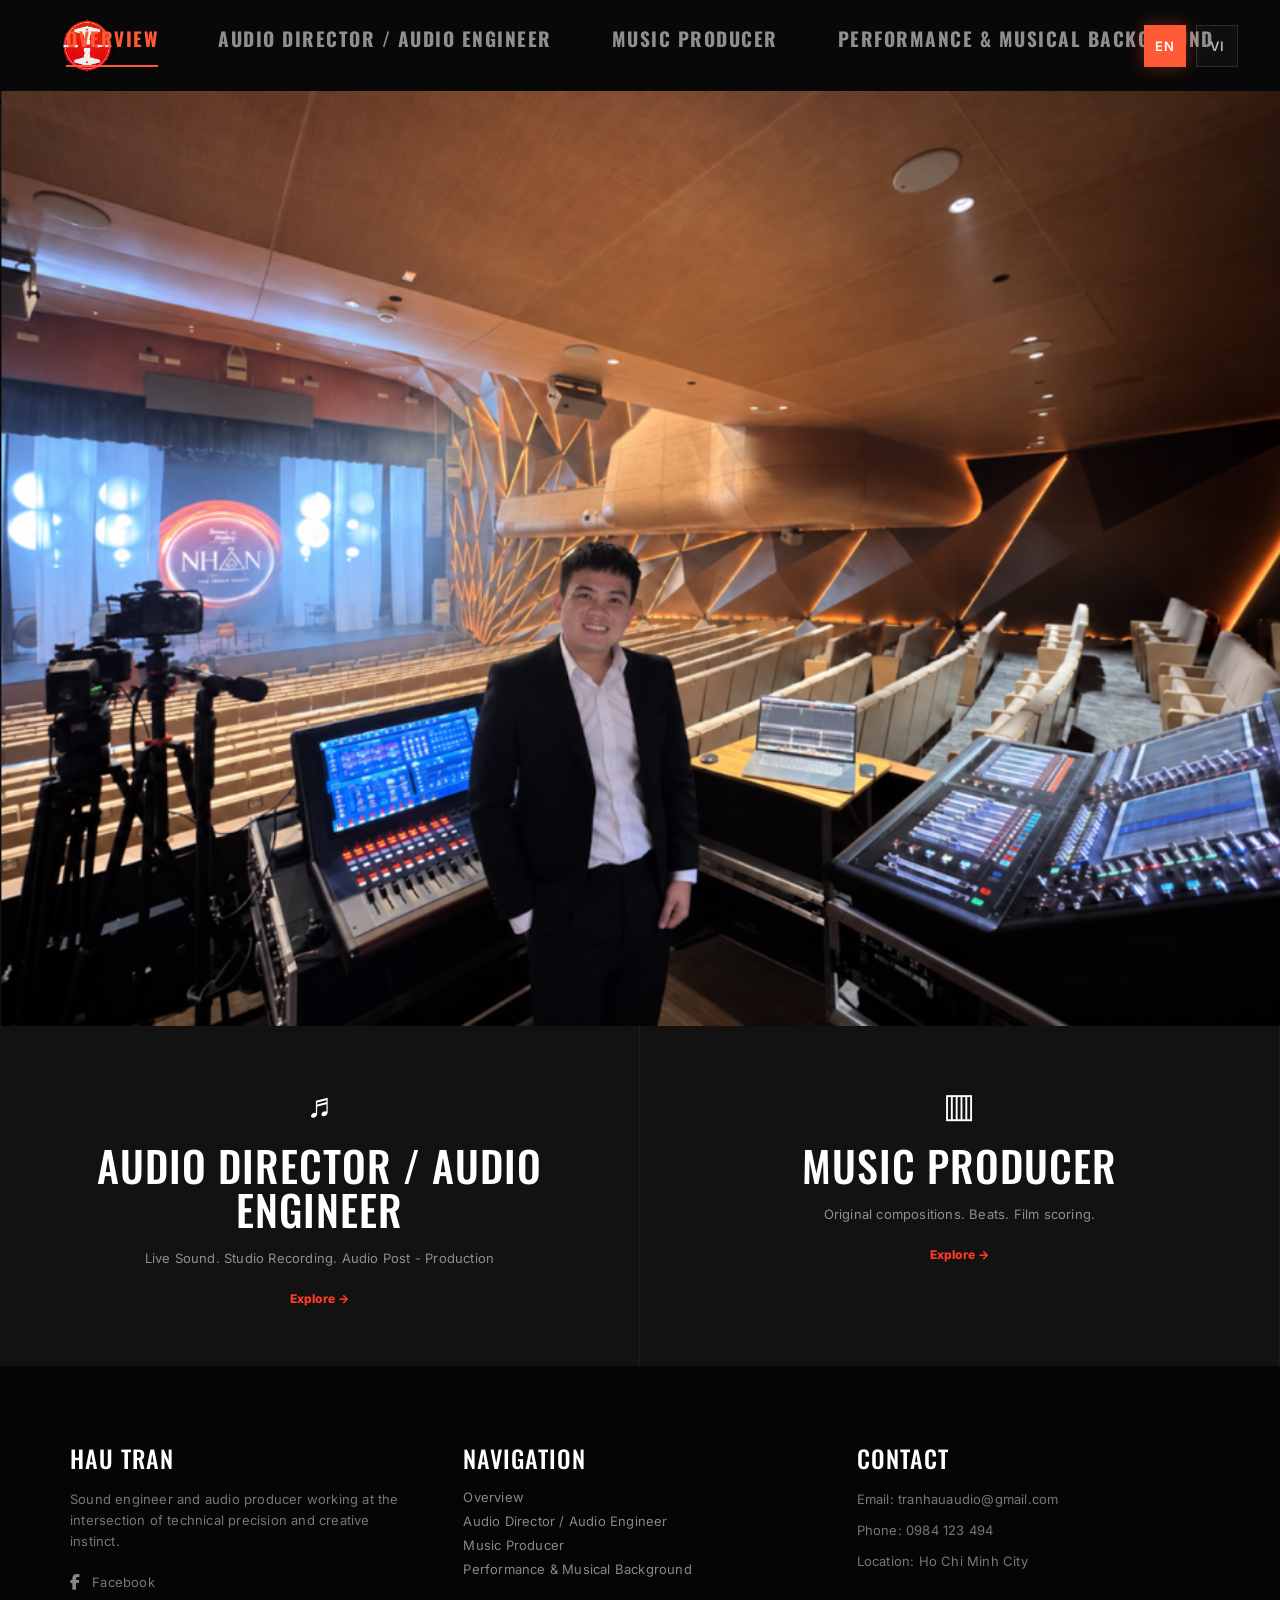
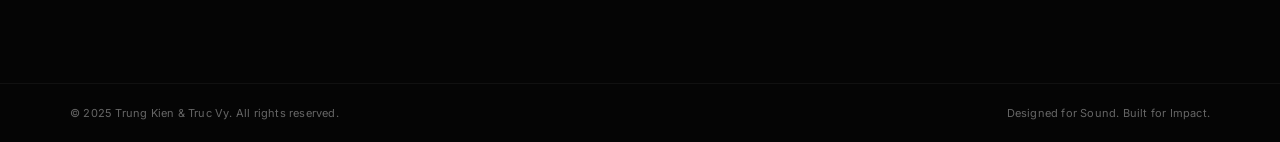
==== index.html @ 01316b3b "first commit" ====
<!DOCTYPE html>
<html lang="vi">
<head>
  <meta charset="UTF-8" />
  <meta name="viewport" content="width=device-width, initial-scale=1.0" />
  <title>Hau Tran Portfolio</title>
  <link rel="stylesheet" href="style.css" />
  <link rel="stylesheet" href="https://cdnjs.cloudflare.com/ajax/libs/font-awesome/6.5.0/css/all.min.css">
  <link href="https://fonts.googleapis.com/css2?family=Bebas+Neue&family=Montserrat:wght@400;500;600;700&display=swap" rel="stylesheet">
  <link href="https://fonts.googleapis.com/css2?family=Oswald:wght@400;500;600;700&family=Inter:wght@400;500;600&display=swap" rel="stylesheet">
</head>
<body>

<header class="header">
  <a href="index.html" class="logo1">
    <img src="assets/lo.jpg" alt="Logo">
  </a>
  <nav>
    <a href="index.html" class="active" id="navOverview">Overview</a>
    <a href="sound-engineer.html" id="navSound">Audio Director / Audio Engineer</a>
    <a href="audio-producer.html" id="navProducer">Music Producer</a>
    <a href="performance.html" id="navPerformance">Performance & Musical Background</a>
  </nav>
  <div class="lang-switch">
    <button onclick="setLanguage('en')">EN</button>
    <button onclick="setLanguage('vi')">VI</button>
  </div>
</header>

<section class="hero-menu">
  <img src="assets/HAUTRAN.png" alt="Hau Tran">
</section>

<section class="choose">
  <a href="sound-engineer.html" class="choose-card" id="chooseSound">
    <div class="icon">♬</div>
    <h2 id="chooseSoundTitle">Audio Director / Audio Engineer</h2>
    <p id="chooseSoundDesc">Live events. Studio recordings. Post-production.</p>
    <span>Explore →</span>
  </a>

  <a href="audio-producer.html" class="choose-card" id="chooseProducer">
    <div class="icon">▥</div>
    <h2 id="chooseProducerTitle">Music Producer</h2>
    <p id="chooseProducerDesc">Original compositions. Beats. Film scoring.</p>
    <span>Explore →</span>
  </a>
</section>



<!-- FOOTER -->
<footer class="footer">
  <div class="footer-col">
    <h3>Hau Tran</h3>
    <p>
      Sound engineer and audio producer working at the intersection 
      of technical precision and creative instinct.
    </p>
    <div class="social">
      
      <a href="https://www.facebook.com/tran.haudrum/"><i class="fab fa-facebook-f"></i></a> <p>Facebook</p>
      
    </div>
  </div>

  <div class="footer-col">
    <h4>Navigation</h4>
    <a href="index.html">Overview</a>
    <a href="sound-engineer.html">Audio Director / Audio Engineer</a>
    <a href="audio-producer.html">Music Producer</a>
    <a href="performance.html">Performance & Musical Background</a>
  </div>

  

  <div class="footer-col">
    <h4>Contact</h4>
    <p>Email: tranhauaudio@gmail.com</p>
    <p>Phone: 0984 123 494</p>
    <p>Location: Ho Chi Minh City</p>
  </div>
</footer>

<div class="footer-bottom">
  <p>© 2025 Trung Kien & Truc Vy. All rights reserved.</p>
  <p>Designed for Sound. Built for Impact.</p>
</div>

<script src="lang.js"></script>
<script src="scripts.js"></script>
</body>
</html>
---- style.css ----
@import url('https://fonts.googleapis.com/css2?family=Oswald:wght@400;500;600;700&family=Inter:wght@300;400;500;600;700&display=swap');
@import url('https://fonts.googleapis.com/css2?family=Oswald:wght@400;500;600&family=Be+Vietnam+Pro:wght@400;500;600;700;800&display=swap');
:root{

  --title-font: 'Oswald', sans-serif;
  --body-font: 'Inter', sans-serif;

  --main-color: #ff5a36;

  --text-color: #ffffff;
  --sub-color: #9a9a9a;

  --bg-dark: #050505;
}
* {
  margin: 0;
  padding: 0;
  box-sizing: border-box;
}

body{
  font-family: var(--body-font);
  background: var(--bg-dark);
  color: var(--text-color);
  letter-spacing: .2px;
    overflow-x: hidden;
}

.header nav a {
  font-size: 1.2rem !important; /* Bạn có thể chỉnh lại thành 0.8rem hoặc 0.85rem tùy ý */
  letter-spacing: 0.5px;
}
/* GLOBAL TYPOGRAPHY */

h1,h2,h3,h4,h5{

  font-family: var(--title-font);

  font-weight: 600;

  letter-spacing: 1px;

  line-height: 1.05;

  text-transform: uppercase;
}

p,
span,
small,
a,
button,
input,
textarea{

  font-family: var(--body-font);
}

p{
  line-height: 1.7;
}

#soundTitle{

  font-size: 73px;
  position: relative;

  z-index: 5;

  color: #fff;

  text-shadow:
    0 4px 24px rgba(0,0,0,.7);
}

#producerTitle{

  font-size: 73px;
  position: relative;

  z-index: 5;

  color: #fff;

  text-shadow:
    0 4px 24px rgba(0,0,0,.7);
}

nav a{
  font-family: var(--body-font);
  font-size: 15px;
  font-weight: 600;
  letter-spacing: .5px;
}

.what-card h3,
.production-item p,
.sound-overlay p,
.show-row span{
  font-family: var(--body-font);
  font-weight: 700;
}

p,
small,
span{
  font-family: var(--body-font);
}

.what-card p,
.sound-overlay span,
.show-row small{
  color: var(--sub-color);
  line-height: 1.7;
}

.book-btn,
.show-toggle,
.btn-white{
  font-family: var(--body-font);
  font-weight: 700;
  letter-spacing: .6px;
  text-transform: uppercase;
}

.show-row{
  background: linear-gradient(
    135deg,
    rgba(20,20,20,.95),
    rgba(10,10,10,.95)
  );

  border: 1px solid rgba(255,255,255,.05);
}


a {
  color: inherit;
  text-decoration: none;
}

.header{
  position: fixed;
  left: 0;
  top: 0;
  width: 100%;
  padding: 24px 0;
  display: flex;
  justify-content: center;
  align-items: center;
  background: rgba(0,0,0,.88);
  backdrop-filter: blur(14px);
  z-index: 999;
}

.header nav{
  display: flex;
  gap: 60px;
}
.header nav a{
  position: relative;

  font-family: 'Oswald', sans-serif;
  font-size: 22px;
  font-weight: 700;

  letter-spacing: 1.5px;
  text-transform: uppercase;

  color: rgba(255,255,255,.55);
  padding-bottom: 14px;

  transition: .3s ease;
}
.header nav a:hover{
  color: #ff5a36;
}

.header nav a.active{
  color: #ff5a36;
}

/* underline */
.header nav a::after{
  content: "";
  position: absolute;
  left: 50%;
  bottom: 0;

  width: 0;
  height: 2px;

  background: #ff5a36;
  transform: translateX(-50%);
  transition: .3s ease;
}

.header nav a:hover{
  color: white;

  transform: translateY(-2px);
}

.header nav a:hover::after{
  width: 100%;
}

.header nav a.active{
  color: #ff5a36;
}

.header nav a.active::after{
  width: 100%;
}

.logo1{
  position: absolute;
  left: 60px;
  display: flex;
  align-items: center;
}

.logo1 img{
  height: 60px;
  width: 60px;
  object-fit: cover;
  border-radius: 50%;
  opacity: .95;
  transition: .35s ease;
}


nav {
  display: flex;
  gap: 34px;
}

nav a {
  position: relative;
  font-size: 18px;
  letter-spacing: 1.5px;
  color: #aaa;
  padding-bottom: 4px;
}


nav a::after {
  content: "";
  position: absolute;
  left: 0;
  bottom: 0;
  width: 0%;
  height: 2px;
  background: #ff3b24;
  transition: 0.3s;
}

/* hover */
nav a:hover {
  color: #ff3b24;
}

nav a:hover::after {
  width: 100%;
}

.hero-menu{
  width: 100%;
  height: auto;

  margin-top: 58px;

  background: #000;

  overflow: hidden;
}

.hero-menu img{
  width: 100%;
  height: auto;

  display: block;
}

.profile-summary {
  background: #050505;
  padding: 34px 20px 60px;
}

.profile-summary__inner {
  max-width: 1200px;
  margin: 0 auto;
}

.profile-list {
  list-style: none;
  display: flex;
  flex-direction: column;
  gap: 8px;
  padding-left: 12px;
}

.profile-list li {
  position: relative;
  padding-left: 28px;
  color: #f5f5f5;
  font-size: clamp(18px, 2vw, 32px);
  line-height: 1.4;
  font-weight: 500;
  letter-spacing: -0.02em;
}

.profile-list .bullet {
  position: absolute;
  left: 0;
  top: 0.52em;
  width: 12px;
  height: 2px;
  background: rgba(255,255,255,0.9);
  display: block;
  border-radius: 3px;
}

.profile-list .label {
  font-weight: 600;
}

.profile-list .value {
  color: #f5f5f5;
}

.profile-list .accent {
  color: #f0c36a;
  font-weight: 700;
}

.profile-list a {
  color: #f0c36a;
  text-decoration: none;
}

@media (max-width: 700px) {
  .profile-summary {
    padding-top: 20px;
    padding-bottom: 32px;
  }

  .profile-list li {
    font-size: 20px;
    letter-spacing: -0.01em;
  }
}

.big-logo {
  position: absolute;
  left: 120px;
  top: 75px;
  width: 470px;
  height: 470px;
  border-radius: 50%;
  background: rgba(120, 30, 15, 0.55);
  border: 5px solid rgba(255, 70, 40, 0.25);
  color: rgba(255, 255, 255, 0.32);
  font-size: 360px;
  font-weight: 900;
  display: flex;
  align-items: center;
  justify-content: center;
  line-height: 1;
}

.hero-text {
  position: relative;
  z-index: 3;
  margin-top: 40px;
}

.hero-text h1 {
  font-size: 145px;
  line-height: 0.85;
  font-weight: 1000;
  letter-spacing: -8px;
}

.roles {
  margin-top: 18px;
  display: flex;
  gap: 210px;
  color: #ff3b24;
  font-weight: 900;
  font-size: 22px;
}

.hero-img {
  position: absolute;
  right: 120px;
  bottom: 0;
  z-index: 4;
  width: 410px;
  height: 560px;
  object-fit: cover;
  object-position: center top;
  filter: contrast(1.08);
}

.choose {
  
  display: grid;
  grid-template-columns: repeat(2, 1fr);
  min-height: 240px;
  background: #111;
}

.choose-card {
  padding: 58px 40px;
  text-align: center;
  background: #121212;
  border-right: 1px solid #1d1d1d;
  transition: 0.3s;
}


.choose-card:hover {
  background: #1b1b1b;
  transform: translateY(-4px);
}

.icon {
  font-size: 34px;
  margin-bottom: 18px;
}

.choose-card h2{

  font-size: 42px;

  font-family: var(--title-font);

  font-weight: 500;

  letter-spacing: 1px;

  text-transform: uppercase;

  margin-bottom: 16px;
}

.choose-card p {
  color: #8f8f8f;
  font-size: 13px;
  margin-bottom: 18px;
}

.choose-card span {
  color: #ff3b24;
  font-size: 12px;
  font-weight: 800;
}

@media (max-width: 900px) {
  .header {
    padding: 0 24px;
  }

  nav {
    display: none;
  }



  .big-logo {
    left: 20px;
    width: 330px;
    height: 330px;
    font-size: 250px;
  }

  .hero-text h1 {
    font-size: 70px;
    letter-spacing: -4px;
  }

  .roles {
    gap: 28px;
    font-size: 13px;
  }

  .hero-img {
    right: -40px;
    width: 300px;
    height: 430px;
  }

  .choose {
    grid-template-columns: 1fr;
  }
}

/* QUOTE */
.quote{
  padding: 110px 20px;

  background:
  radial-gradient(circle at center,
  rgba(255,59,36,.06),
  transparent 60%),
  #050505;

  display: flex;
  justify-content: center;
  align-items: center;

  text-align: center;

  position: relative;

  overflow: hidden;
}

.quote-content{
  max-width: 900px;

  position: relative;

  z-index: 2;
}

.quote-mark{
  font-size: 70px;

  margin-bottom: -10px;
}

.quote-content p{

  font-size: 22px;

  line-height: 1.8;

  font-weight: 500;

  letter-spacing: .3px;

  color: rgba(255,255,255,.92);
}

.quote-content small{
  color: #8d8d8d;

  font-size: 14px;

  letter-spacing: 2px;

  text-transform: uppercase;
}

.quote::after{
  content: "";

  position: absolute;

  bottom: 0;
  left: 50%;

  transform: translateX(-50%);

  width: 200px;
  height: 2px;

  background: linear-gradient(
    to right,
    transparent,
    #ff3b24,
    transparent
  );
}

/* FOOTER */
.footer {
  display: grid;
  grid-template-columns: repeat(3, 1fr);
  gap: 40px;
  padding: 80px 70px;
  background: #050505;
  border-top: 1px solid #111;
}

.footer-col h3,
.footer-col h4{

  font-family: var(--title-font);

  font-size: 24px;

  font-weight: 500;

  letter-spacing: 1px;
  margin-bottom: 18px;
}

.footer-col p {
  color: #777;
  font-size: 13px;
  line-height: 1.6;
  margin-bottom: 10px;
}

.footer-col a {
  display: block;
  color: #888;
  font-size: 13px;
  margin-bottom: 8px;
  transition: 0.3s;
}

.footer-col a:hover {
  color: #ff3b24;
}

.social {
  margin-top: 20px;
  display: flex;
}

.social a {
  margin-right: 12px;
  font-size: 16px;
  color: #888;
}

.social a:hover {
  color: #ff3b24;
}

.footer-bottom {
  display: flex;
  justify-content: space-between;
  padding: 20px 70px;
  border-top: 1px solid #111;
  font-size: 11px;
  color: #666; 
}


.stats {
  display: grid;
  grid-template-columns: repeat(3, 1fr);
  background: #141414;
  border-top: 1px solid #1d1d1d;
  border-bottom: 1px solid #1d1d1d;
}

.stat-item {
  height: 120px;
  display: flex;
  flex-direction: column;
  align-items: center;
  justify-content: center;
  border-right: 1px solid #1f1f1f;
}

.stat-item:last-child {
  border-right: none;
}

.stat-item h3 {
  color: #ff3b24;
  font-size: 42px;
  line-height: 1;
  font-weight: 900;
  margin-bottom: 14px;
}

.stat-item p {
  color: #8d8d8d;
  font-size: 11px;
  letter-spacing: 1px;
}

.book-btn {
  background: #ff3b24;
  padding: 10px 18px;
  font-size: 15px;
  
  
}

nav a.active {
  color: #ff3b24;
}

nav a.active::after {
  width: 100%;
}

.sound-hero{
  position: relative;

  height: 420px;

  margin-top: 58px;

  overflow: hidden;

  display: flex;
  flex-direction: column;
  justify-content: center;
  align-items: center;

  background:
    radial-gradient(circle at center,
    #1a0805 0%,
    #050505 72%);
}

/* glow background */
.sound-bg{
  position: absolute;
  inset: 0;

  background:
    radial-gradient(circle at center,
    rgba(255,59,36,.12),
    transparent 60%);

  opacity: .8;
  z-index: 0;
}


.wave{
  position: absolute;

  left: 0;
  top: 50%;

  width: 100%;

  height: 180px;

  transform: translateY(-50%);

  display: flex;
  justify-content: center;
  align-items: center;
  gap: 14px;

  padding: 0 30px;

  opacity: .45;
  z-index: 1;
}

.wave span{
  flex: 1;

  max-width: 4px;

  height: 30px;

  background:
    linear-gradient(
      to top,
      transparent,
      rgba(114, 31, 22, 0.9),
      transparent
    );

  animation: soundWave 1.4s ease-in-out infinite;

  border-radius: 20px;
}
/* waveform */
.wave{
  position: absolute;

  display: flex;
  align-items: center;
  gap: 10px;

  opacity: .18;

  z-index: 1;
}
.wave span{
  flex: 1;

  max-width: 4px;

  height: 30px;

  border-radius: 20px;

background:
linear-gradient(
  to top,
  #ff3b24,
  #ff6b2c,
  #ff9a3c,
  #ffe27a
);

  box-shadow:
    0 0 8px rgba(255,90,54,.45),
    0 0 18px rgba(255,120,70,.28);

  animation: soundWave 2.4s ease-in-out infinite;

  opacity: .9;
}

/* ===== SHAPE ===== */

/* LEFT SMALL */
.wave span:nth-child(-n+8){
  height: 40px;
  opacity: .45;
}

/* LEFT MID */
.wave span:nth-child(n+9):nth-child(-n+18){
  height: 82px;
}

/* LEFT BIG */
.wave span:nth-child(n+19):nth-child(-n+28){
  height: 145px;
}

/* CENTER HUGE */
.wave span:nth-child(n+29):nth-child(-n+42){
  height: 185px;
}

/* RIGHT BIG */
.wave span:nth-child(n+43):nth-child(-n+56){
  height: 140px;
}

/* RIGHT MID */
.wave span:nth-child(n+57):nth-child(-n+72){
  height: 82px;
}

/* RIGHT SMALL */
.wave span:nth-child(n+73){
  height: 42px;
  opacity: .45;
}

/* ===== DELAY ===== */

.wave span:nth-child(odd){
  animation-delay: .15s;
}

.wave span:nth-child(even){
  animation-delay: .35s;
}

.wave span:nth-child(3n){
  animation-delay: .55s;
}

.wave span:nth-child(4n){
  animation-delay: .75s;
}

@keyframes waveMove{

  0%,
  100%{
    transform: scaleY(.55);
    opacity: .28;
  }

  50%{
    transform: scaleY(1.2);
    opacity: 1;
  }
}


.producer-hero{
  position: relative;
  height: 540px;
  margin-top: 78px;

  display: flex;
  flex-direction: column;
  justify-content: center;
  align-items: center;

  overflow: hidden;

  background:
    radial-gradient(
      circle at center,
      #160704 0%,
      #050505 72%
    );

  border-bottom: 1px solid rgba(255,255,255,.06);
}

.sound-hero p,
.producer-hero p{
  font-size: 14px;
  color: rgba(183, 181, 181, 0.68);
  letter-spacing: .5px;
  font-weight: 400;
}

/* animation */
@keyframes soundWave{

  0%,100%{
    height: 30px;
  }

  50%{
    height: 120px;
  }

}

@keyframes pulseBg{

  0%,100%{
    transform: scale(1);
    opacity: .5;
  }

  50%{
    transform: scale(1.1);
    opacity: 1;
  }

}

.what {
  padding: 80px 70px;
  background: #101010;
}

.what h2 {
  font-size: 34px;
  border-left: 2px solid #ff3b24;
  padding-left: 16px;
  margin-bottom: 36px;
}

.what-grid {
  display: grid;
  grid-template-columns: repeat(3, 1fr);
  gap: 18px;
}

.what-card {
  background: #151515;
  padding: 34px;
  min-height: 170px;
}

.what-card span {
  color: #555;
  font-size: 24px;
}

.what-card h3 {
  margin: 24px 0 12px;
  font-size: 18px;
}

.what-card p {
  color: #888;
  font-size: 13px;
  line-height: 1.6;
}

.process {
  padding: 90px 70px 100px;
  background: #050505;
  text-align: center;
}

.process h2 {
  font-size: 34px;
  margin-bottom: 54px;
}

.steps {
  display: grid;
  grid-template-columns: repeat(4, 1fr);
  max-width: 900px;
  margin: auto;
}

.step {
  position: relative;
  padding: 0 18px;
}

.step:not(:last-child)::after {
  content: "";
  position: absolute;
  top: 18px;
  right: -35px;
  width: 70px;
  height: 1px;
  background: #ff3b24;
}

.step strong {
  color: #ff3b24;
  font-size: 34px;
  font-weight: 900;
}

.step h4 {
  margin: 12px 0 8px;
}

.step p {
  color: #777;
  font-size: 12px;
  line-height: 1.5;
}

.nav-right {
  position: absolute;
  top: 20px;
  right: 30px;
}

/* SOUND WORK */
.sound-work {
  padding: 80px 70px;
  background: #0a0a0a;
}

.sound-work h2 {
  font-size: 32px;
  border-left: 2px solid #ff3b24;
  padding-left: 14px;
  margin-bottom: 40px;
}

.sound-work-grid {
  display: grid;
  grid-template-columns: repeat(2, 1fr);
  gap: 20px;
}

.sound-work-item {
  height: 200px;
  padding: 22px;
  background: linear-gradient(135deg, #1a0a07, #000);
  display: flex;
  justify-content: space-between;
  align-items: flex-end;
  transition: 0.3s;

}

.sound-work-item:hover {
  transform: translateY(-6px);
  border-color: #ff3b24;
  background: linear-gradient(135deg, #2b0d08, #000);
}

.sound-work-item p {
  font-weight: 700;
}

.sound-work-item span {
  font-size: 11px;
  color: #ff3b24;
}

/* CTA */
.sound-cta {
  background: #ff3b24;
  padding: 70px 20px;
  text-align: center;
}

.sound-cta h2 {
  font-size: 36px;
  font-weight: 900;
}

.sound-cta p {
  margin: 12px 0 20px;
}

.btn-white {
  background: white;
  color: black;
  padding: 12px 22px;
  font-weight: 800;
  display: inline-block;
}

.tool-tags {
  background: #111;
  padding: 28px 70px;
  display: flex;
  
  flex-wrap: wrap;
  gap: 14px;
  border-top: 1px solid #151515;
  border-bottom: 1px solid #151515;
}

.tool-tags span {
  background: #0b0b0b;
  color: #777;
  font-size: 11px;
  letter-spacing: 1px;
  padding: 10px 18px;
  border: 1px solid #1d1d1d;
  cursor: pointer;
}

.tool-tags span:hover {
  color: #ff3b24;
  border-color: #ff3b24;
}

/* vòng tròn lớn hơn + tối hơn */

.rings{
  position: absolute;
  top: 50%;
  left: 50%;

  width: 480px;
  height: 480px;

  transform: translate(-50%, -50%);

  border-radius: 50%;
  border: 2px solid rgba(255,59,36,.28);

  z-index: 1;

  opacity: .65;
}

.rings::before,
.rings::after{
  content: "";

  position: absolute;

  border-radius: 50%;
}

/* vòng giữa */

.rings::before{
  inset: 55px;

  border: 2px solid rgba(255,59,36,.35);

  animation:
    spinMiddle 12s linear infinite reverse;

  opacity: .7;
}

/* vòng trong */

.rings::after{
  inset: 110px;

  border: 2px solid rgba(255,59,36,.48);

  animation:
    pulseInner 3s ease-in-out infinite;
}


@keyframes spinOuter{

  from{
    transform: rotate(0deg);
  }

  to{
    transform: rotate(360deg);
  }

}

@keyframes spinMiddle{

  from{
    transform: rotate(360deg);
  }

  to{
    transform: rotate(0deg);
  }

}

@keyframes pulseInner{

  0%{
    transform: scale(.95);
    opacity: .4;
  }

  50%{
    transform: scale(1.08);
    opacity: 1;
  }

  100%{
    transform: scale(.95);
    opacity: .4;
  }

}

.genre-row{
  width: 100%;
  overflow: hidden;
  background:
    linear-gradient(
      90deg,
      #4a180c 0%,
      #6b2412 50%,
      #4a180c 100%
    );

  padding: 18px 0;

  border-top: 1px solid rgba(255,255,255,.06);
  border-bottom: 1px solid rgba(255,255,255,.06);

  box-shadow:
    inset 0 0 40px rgba(0,0,0,.25);
}

.genre-track{
  display: flex;
  align-items: center;
  gap: 42px;

  width: max-content;

  padding-left: 100%;

  animation: genreMove 22s linear infinite;
}

.genre-track span{
  color: rgba(255, 255, 255);

  font-size: 13px;
  font-weight: 700;

  letter-spacing: 2px;
  text-transform: uppercase;

  white-space: nowrap;

  position: relative;
}

.genre-track span::after{
  content: "";

  width: 5px;
  height: 5px;

  border-radius: 50%;

  background: #ff5a36;

  position: absolute;

  right: -24px;
  top: 50%;

  transform: translateY(-50%);
}

@keyframes genreMove{

  from{
    transform: translateX(0);
  }

  to{
    transform: translateX(-100%);
  }

}

.create {
  padding: 70px 70px 90px;
  background: #101010;
}

.create h2,
.productions h2 {
  font-size: 28px;
  border-left: 2px solid #ff3b24;
  padding-left: 14px;
  margin-bottom: 34px;
}

.create-grid {
  display: grid;
  grid-template-columns: repeat(3, 1fr);
  gap: 18px;
}

.create-card {
  background: #151515;
  padding: 34px;
  min-height: 160px;
}

.create-card span {
  color: #555;
  font-size: 22px;
}

.create-card h3 {
  margin: 22px 0 12px;
  font-size: 17px;
}

.create-card p {
  color: #888;
  line-height: 1.6;
  font-size: 13px;
}


.productions {
  padding: 0px 70px;
  background: #101010;
}

.production-grid {
  display: grid;
  grid-template-columns: repeat(2, 1fr);
  gap: 22px;
}

.production-item {
  height: 530px;
  background-size: cover;
  background-position: center;
  position: relative;
  overflow: hidden;
  transition: .4s;
}

.production-item::before {
  content: "";
  position: absolute;
  inset: 0;
  background: linear-gradient(to top, rgba(0,0,0,.88), transparent);
}

.production-item:hover {
  transform: translateY(-6px);
}

.production-overlay {
  position: absolute;
  bottom: 0;
  left: 0;
  z-index: 2;
  padding: 24px;
}

.production-overlay p {
  font-size: 24px;
  font-weight: 800;
  margin-bottom: 8px;
}

.production-overlay span {
  color: #ff3b24;
  font-size: 12px;
}
.production-item p {
  font-weight: 800;
  font-size: 13px;
}

.production-item span {
  color: #ff3b24;
  font-size: 10px;
}

.producer-contact {
  padding: 70px;
  background: #101010;
  display: grid;
  grid-template-columns: 1fr 1fr;
  align-items: center;
}

.producer-contact h2 {
  font-size: 42px;
}

.producer-contact p {
  color: #888;
  font-size: 13px;
  margin-bottom: 18px;
}

.producer-btn {
  background: #ff3b24;
  padding: 11px 20px;
  font-size: 12px;
  font-weight: 800;
  margin-right: 10px;
}

.producer-outline {
  border: 1px solid #333;
  padding: 10px 18px;
  color: #aaa;
  font-size: 12px;
}

.sound-work-item {
  height: 260px;
  background-size: cover;
  background-position: center;
  position: relative;
  overflow: hidden;
}

.sound-work-item::before {
  content: "";
  position: absolute;
  inset: 0;
  background: linear-gradient(to top, rgba(0,0,0,.88), transparent);
}

.sound-overlay {
  position: absolute;
  bottom: 0;
  left: 0;
  padding: 22px;
  z-index: 2;
}

.sound-overlay p {
  font-size: 22px;
  font-weight: 900;
}

.sound-overlay span {
  color: #ff3b24;
  font-size: 12px;
}

.other-shows {
  margin-top: 90px;
}

.other-shows h3{
  font-family: var(--title-font);
  font-size: 54px;
  letter-spacing: 1px;

  margin-bottom: 34px;

  position: relative;
  display: inline-block;
}

.other-shows h3::after{
  content: "";

  position: absolute;
  left: 0;
  bottom: -10px;

  width: 70px;
  height: 3px;

  background: #ff3b24;
}

.show-list {
  display: grid;
  grid-template-columns: repeat(3, 1fr);
  gap: 22px;
}

.show-row{
  position: relative;

  background: #0d0d0d;

  border: 1px solid rgba(255,255,255,.06);

  padding: 24px;

  min-height: 120px;

  cursor: pointer;

  transition: .3s ease;
}

.show-row::before{
  content: "";

  position: absolute;

  left: 0;
  top: 0;

  width: 3px;
  height: 0;

  background: #ff3b24;

  transition: .3s;
}

.show-row:hover::before{
  height: 100%;
}

.show-row:hover{
  transform: translateY(-4px);

  border-color: rgba(255,59,36,.25);

  background: #121212;
}

.show-row:hover::before{
  opacity: 1;
}


.show-row span{

  font-size: 17px;

  line-height: 1.35;

  font-weight: 600;

  letter-spacing: .3px;
}

.show-row small{
  color: #ff3b24;

  font-size: 11px;

  letter-spacing: 1.5px;

  text-transform: uppercase;

  font-weight: 700;
}

.showcase-slider {
  position: relative;
  overflow: hidden;
}

.showcase-slider img{
  position: absolute;
  inset: 0;

  width: 100%;
  height: 100%;

  object-fit: cover;

  opacity: 0;

  visibility: hidden;

  transition: opacity .8s ease;
}

.showcase-slider img.active{
  opacity: 1;

  visibility: visible;
}

.other-shows {
  margin-top: 55px;
 
}

.other-shows h3 {
  font-size: 34px;
  margin-bottom: 28px;
}

.show-list {
  display: grid;
  grid-template-columns: repeat(3, 1fr);
  gap: 14px;
}

.show-row {
  background: #111;
  border: 1px solid #1d1d1d;
  padding: 18px 20px;
  display: flex;
  flex-direction: column;
  gap: 8px;
}

.show-row:nth-child(n + 7) {
  display: none;
}

.show-list.show-all .show-row {
  display: flex;
}

.show-toggle{
  margin-top: 36px;

  background: transparent;

  border: 1px solid #ff3b24;

  color: #ff3b24;

  padding: 15px 34px;

  font-weight: 800;

  letter-spacing: 1px;

  cursor: pointer;

  transition: .3s;
}

.show-toggle:hover{
  background: #ff3b24;
  color: white;
}

.show-row{
  animation: fadeUp .7s ease;
}

@keyframes fadeUp{

  from{
    opacity: 0;
    transform: translateY(30px);
  }

  to{
    opacity: 1;
    transform: translateY(0);
  }

}

.lightbox {
  position: fixed;
  inset: 0;
  background: rgba(0,0,0,.95);

  display: none;
  justify-content: center;
  align-items: center;

  z-index: 9999;
}

.lightbox.active {
  display: flex;
}

.lightbox img {
  max-width: 85%;
  max-height: 85%;
  object-fit: contain;
}

.close-btn {
  position: absolute;
  top: 30px;
  right: 40px;

  color: white;
  font-size: 42px;
  cursor: pointer;
}

.nav-btn {
  position: absolute;
  top: 50%;
  transform: translateY(-50%);

  width: 60px;
  height: 60px;

  border: none;
  background: rgba(255,255,255,.1);

  color: white;
  font-size: 22px;
  cursor: pointer;

  transition: .3s;
}

.nav-btn:hover {
  background: #ff3b24;
}

.prev-btn {
  left: 30px;
}

.next-btn {
  right: 30px;
}

.contact-hero {
  height: 360px;
  margin-top: 58px;
  background: radial-gradient(circle at center, #25100b, #050505 65%);
  display: flex;
  flex-direction: column;
  justify-content: center;
  align-items: center;
  border-bottom: 1px solid #121212;
  text-align: center;
}

.contact-hero h1 {
  font-family: var(--title-font, 'Bebas Neue', sans-serif);
  font-size: 96px;
  letter-spacing: 2px;
}

.contact-hero h1::after {
  content: "";
  display: block;
  width: 70px;
  height: 2px;
  background: #ff3b24;
  margin: 14px auto;
}

.contact-hero p {
  color: #999;
}

.contact-section {
  padding: 90px 70px;
  background: #0a0a0a;
  display: grid;
  grid-template-columns: 0.9fr 1.1fr;
  gap: 60px;
}

.label {
  color: #ff3b24;
  font-size: 12px;
  font-weight: 800;
  letter-spacing: 2px;
}

.contact-info h2 {
  font-family: var(--title-font, 'Bebas Neue', sans-serif);
  font-size: 64px;
  line-height: 0.95;
  margin: 18px 0 20px;
}

.contact-info > p {
  color: #888;
  line-height: 1.8;
  max-width: 480px;
  margin-bottom: 36px;
}

.contact-box {
  display: flex;
  gap: 18px;
  align-items: center;
  padding: 18px 0;
  border-bottom: 1px solid #1d1d1d;
}

.contact-box i {
  color: #ff3b24;
  font-size: 20px;
  width: 24px;
}

.contact-box h4 {
  margin-bottom: 4px;
}

.contact-box p {
  color: #888;
  font-size: 14px;
}

.contact-form {
  background: #111;
  border: 1px solid #1d1d1d;
  padding: 36px;
}

.form-row {
  display: grid;
  grid-template-columns: 1fr 1fr;
  gap: 18px;
}

.contact-form input,
.contact-form select,
.contact-form textarea {
  width: 100%;
  background: #080808;
  border: 1px solid #222;
  color: white;
  padding: 16px;
  margin-bottom: 18px;
  outline: none;
  font-family: var(--body-font, Arial, sans-serif);
}

.contact-form input:focus,
.contact-form select:focus,
.contact-form textarea:focus {
  border-color: #ff3b24;
}

.contact-form textarea {
  resize: none;
}

.contact-form button {
  width: 100%;
  background: #ff3b24;
  color: white;
  border: none;
  padding: 16px;
  font-weight: 800;
  cursor: pointer;
  text-transform: uppercase;
  letter-spacing: 1px;
}

.contact-form button:hover {
  background: #ff553d;
}

@media (max-width: 900px) {
  .contact-section {
    grid-template-columns: 1fr;
    padding: 70px 24px;
  }

  .form-row {
    grid-template-columns: 1fr;
    gap: 0;
  }

  .contact-hero h1 {
    font-size: 64px;
  }
}

.sound-work-grid{
  display: grid;
  grid-template-columns: repeat(2, 1fr);
  gap: 24px;
}

.sound-work-item{
  position: relative;
  height: 340px;
  overflow: hidden;
  background: #111;
  cursor: pointer;
}

/* tất cả ảnh full card */
.showcase-slider img{
  position: absolute;
  inset: 0;

  width: 100%;
  height: 100%;

  object-fit: cover;
  object-position: center;

  opacity: 0;

  transition: opacity .8s ease;
}

/* ảnh active hiện */
.showcase-slider img.active{
  opacity: 1;
}

/* overlay */
.sound-overlay{
  position: absolute;

  left: 0;
  right: 0;
  bottom: 0;

  padding: 28px;

  z-index: 5;

  background:
  linear-gradient(
    to top,
    rgba(0,0,0,.9),
    transparent
  );
}

/* hover zoom nhẹ */
.sound-work-item img{
  transition:
  transform 1.2s ease,
  opacity .8s ease;
}

.sound-work-item:hover img.active{
  transform: scale(1.05);
}

.lang-switch{

  position: absolute;
  right: 42px;

  display: flex;
  gap: 10px;
}

.lang-switch button{

  width: 42px;
  height: 42px;

  border: 1px solid rgba(255,255,255,.12);

  background: rgba(255,255,255,.03);

  color: rgba(255,255,255,.7);

  font-family: 'Inter', sans-serif;
  font-size: 13px;
  font-weight: 600;

  letter-spacing: 1px;

  cursor: pointer;

  transition: .3s ease;
}

.lang-switch button:hover{

  border-color: #ff5a36;

  color: white;

  background: rgba(255,90,54,.12);

  transform: translateY(-2px);
}

.lang-switch button.active{

  background: #ff5a36;

  border-color: #ff5a36;

  color: white;

  box-shadow: 0 0 18px rgba(255,90,54,.35);
}
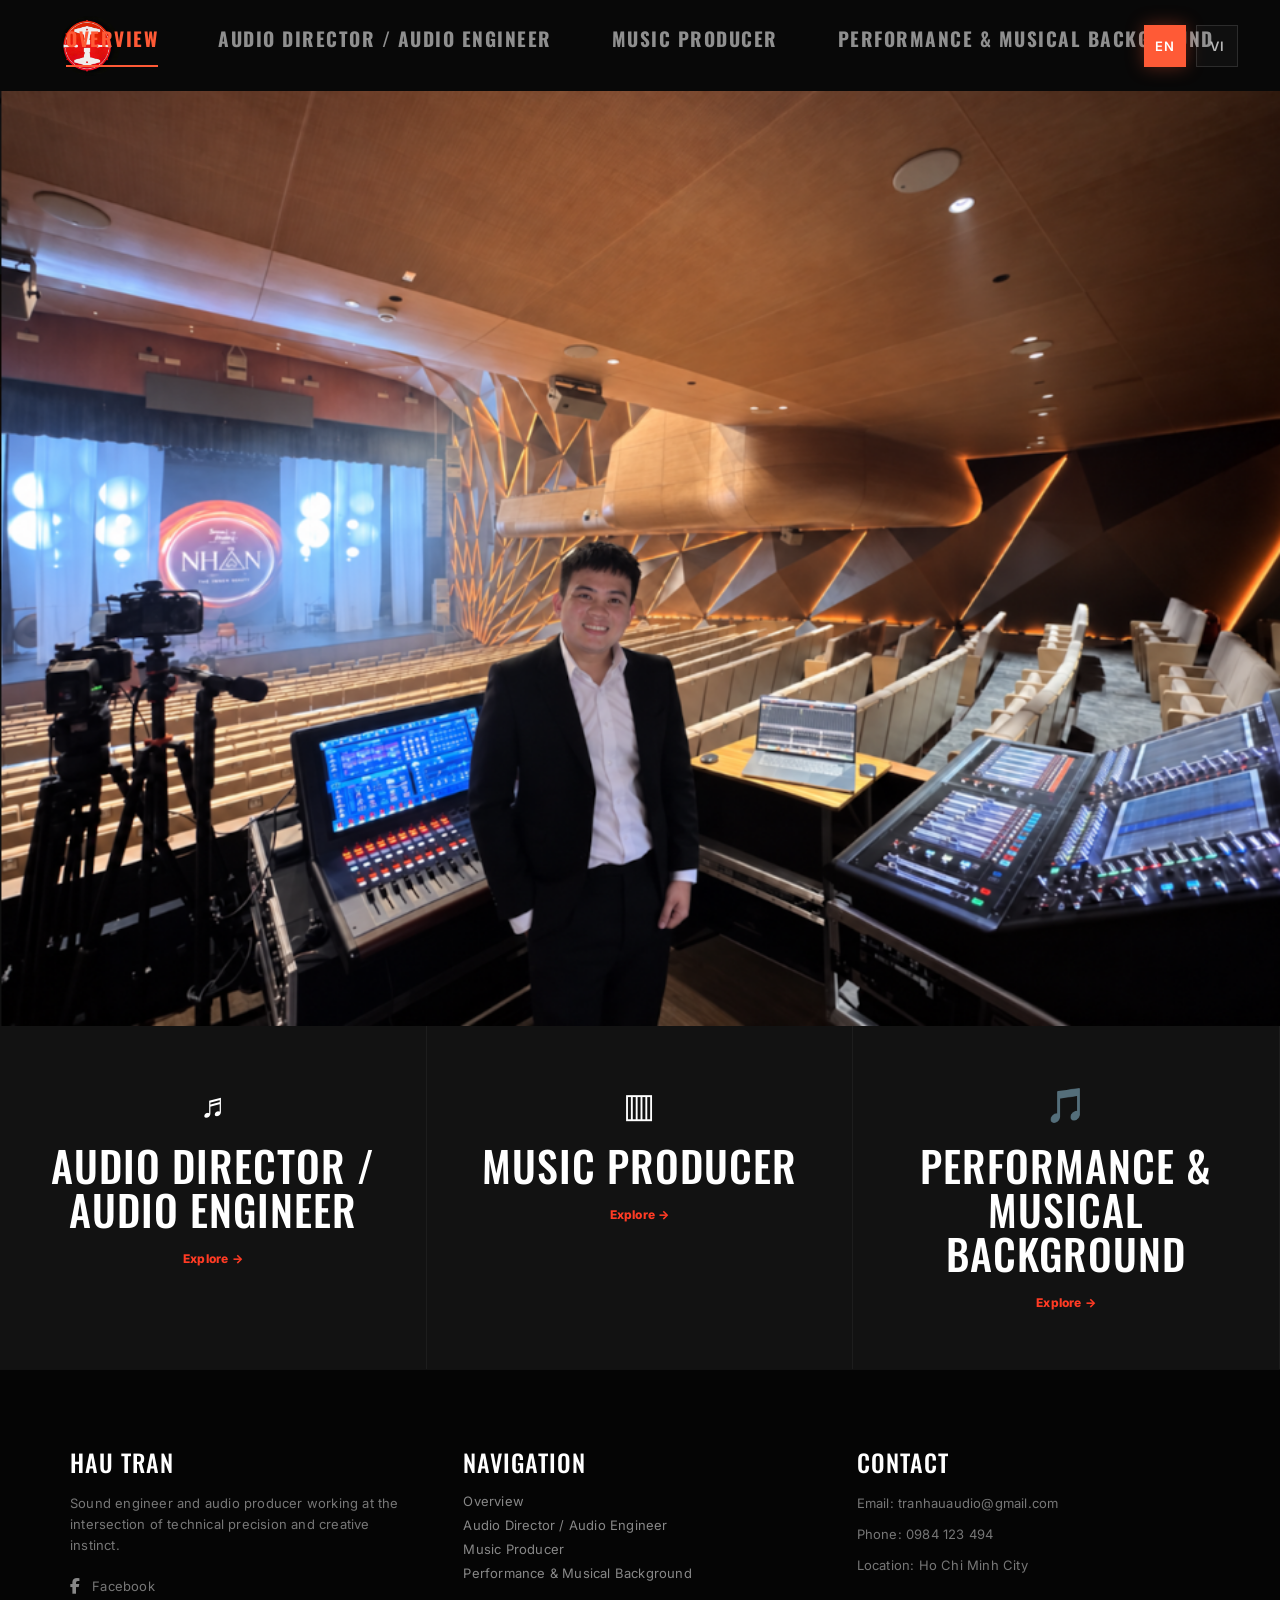
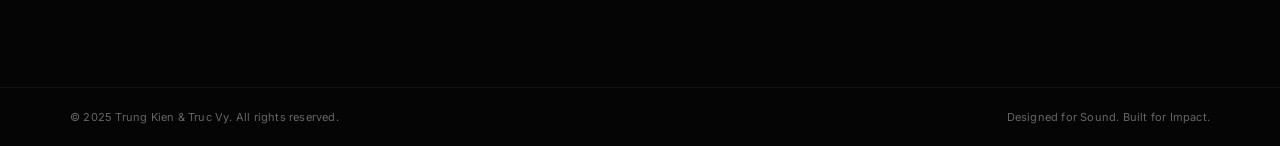
==== commit 9c90fd85: "Fix: Perfomance Page and change language" ====
--- a/index.html
+++ b/index.html
@@ -1,93 +1,109 @@
-<!DOCTYPE html>
+<!doctype html>
 <html lang="vi">
-<head>
-  <meta charset="UTF-8" />
-  <meta name="viewport" content="width=device-width, initial-scale=1.0" />
-  <title>Hau Tran Portfolio</title>
-  <link rel="stylesheet" href="style.css" />
-  <link rel="stylesheet" href="https://cdnjs.cloudflare.com/ajax/libs/font-awesome/6.5.0/css/all.min.css">
-  <link href="https://fonts.googleapis.com/css2?family=Bebas+Neue&family=Montserrat:wght@400;500;600;700&display=swap" rel="stylesheet">
-  <link href="https://fonts.googleapis.com/css2?family=Oswald:wght@400;500;600;700&family=Inter:wght@400;500;600&display=swap" rel="stylesheet">
-</head>
-<body>
+  <head>
+    <meta charset="UTF-8" />
+    <meta name="viewport" content="width=device-width, initial-scale=1.0" />
+    <title>Hau Tran Portfolio</title>
+    <link rel="stylesheet" href="style.css" />
+    <link
+      rel="stylesheet"
+      href="https://cdnjs.cloudflare.com/ajax/libs/font-awesome/6.5.0/css/all.min.css"
+    />
+    <link
+      href="https://fonts.googleapis.com/css2?family=Bebas+Neue&family=Montserrat:wght@400;500;600;700&display=swap"
+      rel="stylesheet"
+    />
+    <link
+      href="https://fonts.googleapis.com/css2?family=Oswald:wght@400;500;600;700&family=Inter:wght@400;500;600&display=swap"
+      rel="stylesheet"
+    />
+  </head>
+  <body>
+    <header class="header">
+      <a href="index.html" class="logo1">
+        <img src="assets/lo.jpg" alt="Logo" />
+      </a>
+      <nav>
+        <a href="index.html" class="active" id="navOverview">Overview</a>
+        <a href="sound-engineer.html" id="navSound"
+          >Audio Director / Audio Engineer</a
+        >
+        <a href="audio-producer.html" id="navProducer">Music Producer</a>
+        <a href="performance.html" id="navPerf">Performance</a>
+      </nav>
+      <div class="lang-switch">
+        <button onclick="setLanguage('en')">EN</button>
+        <button onclick="setLanguage('vi')">VI</button>
+      </div>
+    </header>
 
-<header class="header">
-  <a href="index.html" class="logo1">
-    <img src="assets/lo.jpg" alt="Logo">
-  </a>
-  <nav>
-    <a href="index.html" class="active" id="navOverview">Overview</a>
-    <a href="sound-engineer.html" id="navSound">Audio Director / Audio Engineer</a>
-    <a href="audio-producer.html" id="navProducer">Music Producer</a>
-    <a href="performance.html" id="navPerformance">Performance & Musical Background</a>
-  </nav>
-  <div class="lang-switch">
-    <button onclick="setLanguage('en')">EN</button>
-    <button onclick="setLanguage('vi')">VI</button>
-  </div>
-</header>
+    <section class="hero-menu">
+      <img src="assets/HAUTRAN.png" alt="Hau Tran" />
+    </section>
 
-<section class="hero-menu">
-  <img src="assets/HAUTRAN.png" alt="Hau Tran">
-</section>
+    <section class="choose">
+      <a href="sound-engineer.html" class="choose-card" id="chooseSound">
+        <div class="icon">♬</div>
+        <h2 id="chooseSoundTitle">Audio Director / Audio Engineer</h2>
 
-<section class="choose">
-  <a href="sound-engineer.html" class="choose-card" id="chooseSound">
-    <div class="icon">♬</div>
-    <h2 id="chooseSoundTitle">Audio Director / Audio Engineer</h2>
-    <p id="chooseSoundDesc">Live events. Studio recordings. Post-production.</p>
-    <span>Explore →</span>
-  </a>
+        <span>Explore →</span>
+      </a>
 
-  <a href="audio-producer.html" class="choose-card" id="chooseProducer">
-    <div class="icon">▥</div>
-    <h2 id="chooseProducerTitle">Music Producer</h2>
-    <p id="chooseProducerDesc">Original compositions. Beats. Film scoring.</p>
-    <span>Explore →</span>
-  </a>
-</section>
+      <a href="audio-producer.html" class="choose-card" id="chooseProducer">
+        <div class="icon">▥</div>
+        <h2 id="chooseProducerTitle">Music Producer</h2>
 
+        <span>Explore →</span>
+      </a>
 
+      <a href="performance.html" class="choose-card" id="choosePerformance">
+        <div class="icon">🎵</div>
+        <h2 id="choosePerformanceTitle">Performance & Musical Background</h2>
 
-<!-- FOOTER -->
-<footer class="footer">
-  <div class="footer-col">
-    <h3>Hau Tran</h3>
-    <p>
-      Sound engineer and audio producer working at the intersection 
-      of technical precision and creative instinct.
-    </p>
-    <div class="social">
-      
-      <a href="https://www.facebook.com/tran.haudrum/"><i class="fab fa-facebook-f"></i></a> <p>Facebook</p>
-      
+        <span>Explore →</span>
+      </a>
+    </section>
+
+    <!-- FOOTER -->
+    <footer class="footer">
+      <div class="footer-col">
+        <h3 id="footerTitle">Hau Tran</h3>
+        <p id="footerDesc">
+          Sound engineer and audio producer working at the intersection of
+          technical precision and creative instinct.
+        </p>
+        <div class="social">
+          <a href="https://www.facebook.com/tran.haudrum/"
+            ><i class="fab fa-facebook-f"></i
+          ></a>
+          <p>Facebook</p>
+        </div>
+      </div>
+
+      <div class="footer-col">
+        <h4 id="footerNavTitle">Navigation</h4>
+        <a href="index.html" id="footerNavOverview">Overview</a>
+        <a href="sound-engineer.html" id="footerNavSound"
+          >Audio Director / Audio Engineer</a
+        >
+        <a href="audio-producer.html" id="footerNavProducer">Music Producer</a>
+        <a href="performance.html" id="footerNavPerformance">Performance</a>
+      </div>
+
+      <div class="footer-col">
+        <h4 id="footerContactTitle">Contact</h4>
+        <p>Email: tranhauaudio@gmail.com</p>
+        <p>Phone: 0984 123 494</p>
+        <p id="footerLocation">Location: Ho Chi Minh City</p>
+      </div>
+    </footer>
+
+    <div class="footer-bottom">
+      <p>© 2025 Trung Kien & Truc Vy. All rights reserved.</p>
+      <p>Designed for Sound. Built for Impact.</p>
     </div>
-  </div>
 
-  <div class="footer-col">
-    <h4>Navigation</h4>
-    <a href="index.html">Overview</a>
-    <a href="sound-engineer.html">Audio Director / Audio Engineer</a>
-    <a href="audio-producer.html">Music Producer</a>
-    <a href="performance.html">Performance & Musical Background</a>
-  </div>
-
-  
-
-  <div class="footer-col">
-    <h4>Contact</h4>
-    <p>Email: tranhauaudio@gmail.com</p>
-    <p>Phone: 0984 123 494</p>
-    <p>Location: Ho Chi Minh City</p>
-  </div>
-</footer>
-
-<div class="footer-bottom">
-  <p>© 2025 Trung Kien & Truc Vy. All rights reserved.</p>
-  <p>Designed for Sound. Built for Impact.</p>
-</div>
-
-<script src="lang.js"></script>
-<script src="scripts.js"></script>
-</body>
-</html>+    <script src="lang.js"></script>
+    <script src="scripts.js"></script>
+  </body>
+</html>
--- a/style.css
+++ b/style.css
@@ -406,7 +406,7 @@
 .choose {
   
   display: grid;
-  grid-template-columns: repeat(2, 1fr);
+  grid-template-columns: repeat(3, 1fr);
   min-height: 240px;
   background: #111;
 }
@@ -2008,3 +2008,141 @@
   box-shadow: 0 0 18px rgba(255,90,54,.35);
 }
 
+/* Thiết lập chung cho phần section */
+.perf-section {
+  font-family: 'Inter', system-ui, -apple-system, sans-serif;
+}
+
+/* Tiêu đề section có đường line cam điểm nhấn giống mẫu */
+.perf-section h2 {
+  font-size: 42px;
+  font-weight: 800;
+
+  color: #ffffff;
+  margin-bottom: 24px;
+  border-left: 4px solid #ff5500;
+  padding-left: 12px;
+  text-transform: uppercase;
+}
+
+/* --- GAME SHOW CARDS GRID --- */
+.perf-grid {
+  display: grid;
+  grid-template-columns: repeat(auto-fill, minmax(300px, 1fr));
+  gap: 16px;
+}
+
+.perf-card {
+  
+  background: #181818;
+  border: 1px solid #2a2a2a;
+  border-radius: 8px;
+  padding: 16px;
+  display: flex;
+  flex-direction: column;
+  justify-content: space-between;
+  min-height: 110px;
+  position: relative;
+  transition: all 0.25s ease;
+}
+
+/* Hiệu ứng hover chuyên nghiệp: sáng viền và nhấc nhẹ card lên */
+.perf-card:hover {
+  border-color: #ff5500;
+  transform: translateY(-3px);
+  background: #1e1e1e;
+  box-shadow: 0 8px 20px rgba(255, 85, 0, 0.12);
+}
+
+.perf-main-info h3 {
+  font-size: 14px;
+  font-weight: 700;
+  color: #ffffff;
+  margin: 0 0 8px 0;
+  line-height: 1.4;
+  letter-spacing: 0.3px;
+}
+
+.perf-main-info p {
+  font-size: 12px;
+  color: #888888;
+  margin: 0;
+  font-weight: 500;
+}
+
+/* Huy hiệu nhà đài góc phải */
+.badge-channel {
+  position: absolute;
+  top: 14px;
+  right: 14px;
+  font-size: 10px;
+  font-weight: 700;
+  color: #ff5500;
+  background: rgba(255, 85, 0, 0.1);
+  padding: 2px 6px;
+  border-radius: 4px;
+  border: 1px solid rgba(255, 85, 0, 0.2);
+}
+
+
+/* --- LIVE SHOWS TABLE DARK --- */
+.perf-table-dark {
+  background: #181818;
+  border: 1px solid #2a2a2a;
+  border-radius: 8px;
+  overflow: hidden;
+}
+
+.perf-row-dark {
+  display: flex;
+  justify-content: space-between;
+  align-items: center;
+  padding: 16px 20px;
+  border-bottom: 1px solid #222222;
+  transition: background 0.2s ease;
+}
+
+.perf-row-dark:last-child {
+  border-bottom: none;
+}
+
+.perf-row-dark:hover {
+  background: #202020;
+}
+
+.event-title {
+  font-size: 14px;
+  font-weight: 600;
+  color: #e0e0e0;
+}
+
+/* Làm mờ màu vai trò để tôn tên sự kiện lên */
+.role-sub {
+  font-size: 13px;
+  font-weight: 400;
+  color: #777777;
+  margin-left: 4px;
+}
+
+.event-year-dark {
+  font-size: 14px;
+  font-weight: 700;
+  color: #ff5500; /* Màu cam chủ đạo cho năm */
+  letter-spacing: 0.5px;
+}
+
+/* Responsive tối ưu cho thiết bị di động */
+@media (max-width: 768px) {
+  .perf-grid {
+    grid-template-columns: 1fr;
+  }
+  .perf-row-dark {
+    flex-direction: column;
+    align-items: flex-start;
+    gap: 6px;
+  }
+  .event-year-dark {
+    align-self: flex-end;
+  }
+}
+
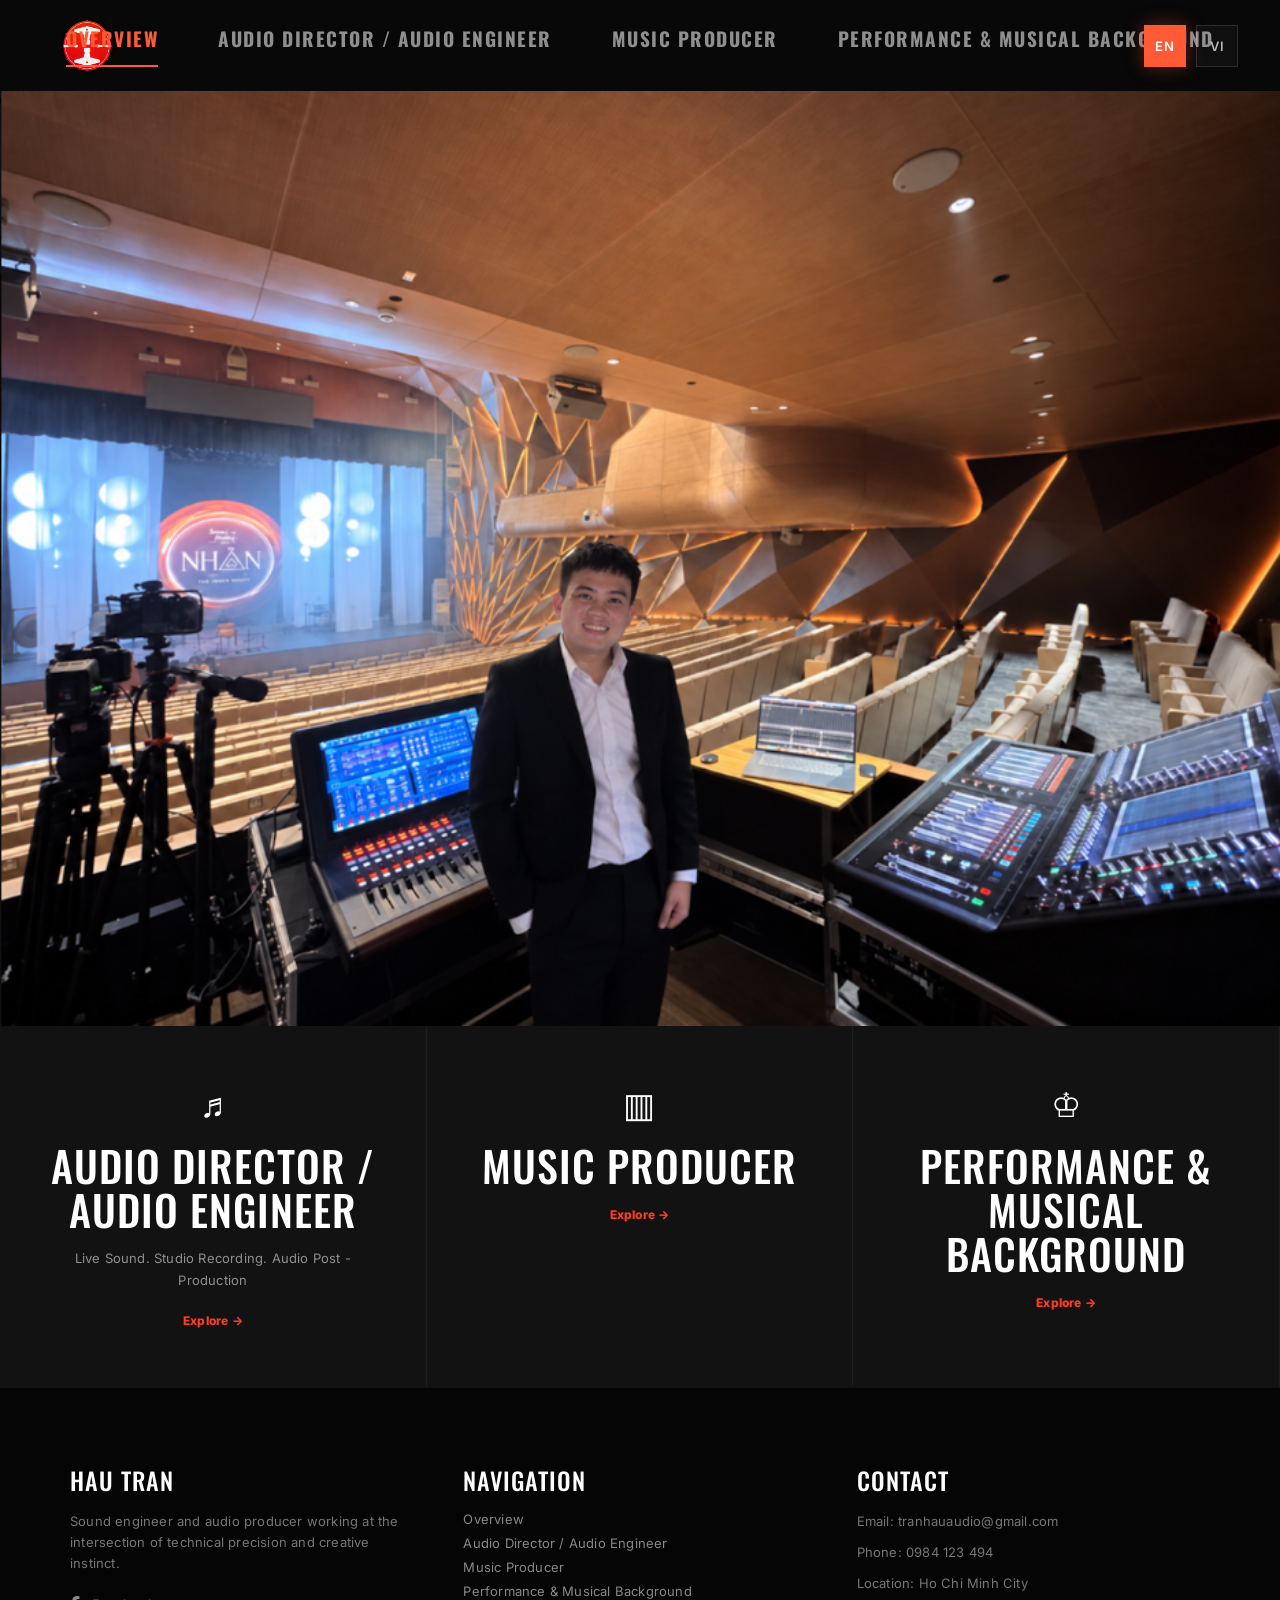
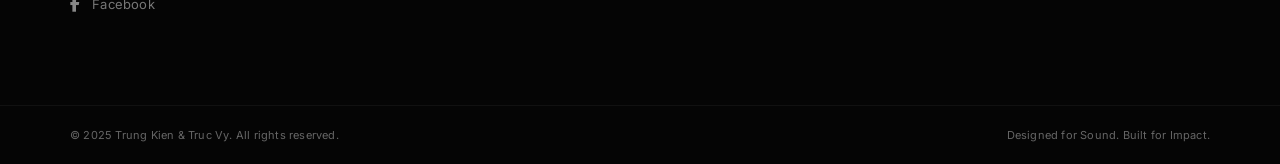
==== commit 4a1401a8: "Update font style" ====
--- a/index.html
+++ b/index.html
@@ -45,7 +45,9 @@
       <a href="sound-engineer.html" class="choose-card" id="chooseSound">
         <div class="icon">♬</div>
         <h2 id="chooseSoundTitle">Audio Director / Audio Engineer</h2>
-
+        <p id="producerDesc">
+          Live Sound. Studio Recording. Audio Post - Production
+        </p>
         <span>Explore →</span>
       </a>
 
@@ -57,7 +59,7 @@
       </a>
 
       <a href="performance.html" class="choose-card" id="choosePerformance">
-        <div class="icon">🎵</div>
+        <div class="icon">♔</div>
         <h2 id="choosePerformanceTitle">Performance & Musical Background</h2>
 
         <span>Explore →</span>
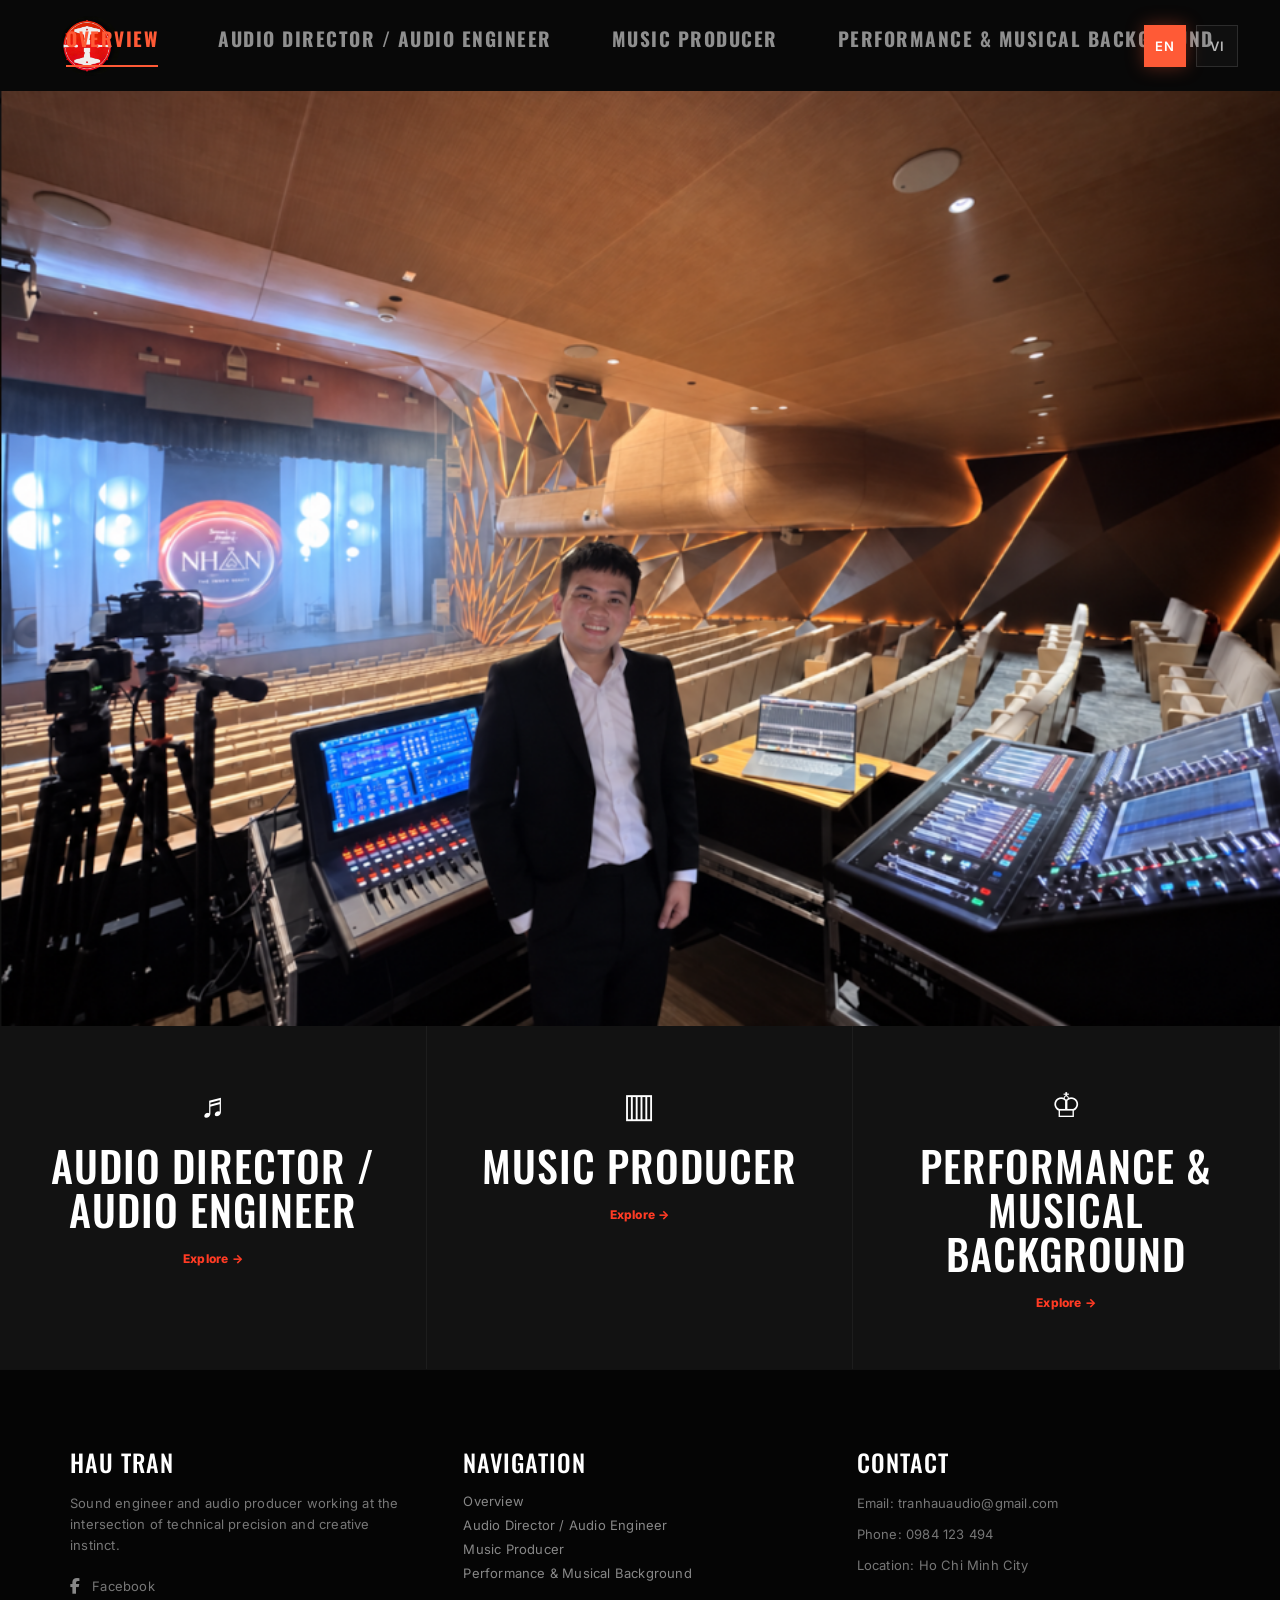
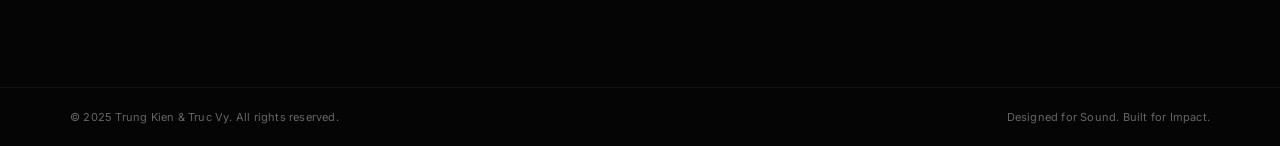
==== commit 265fa3fa: "Delete thẻ p" ====
--- a/index.html
+++ b/index.html
@@ -45,9 +45,7 @@
       <a href="sound-engineer.html" class="choose-card" id="chooseSound">
         <div class="icon">♬</div>
         <h2 id="chooseSoundTitle">Audio Director / Audio Engineer</h2>
-        <p id="producerDesc">
-          Live Sound. Studio Recording. Audio Post - Production
-        </p>
+        
         <span>Explore →</span>
       </a>
 
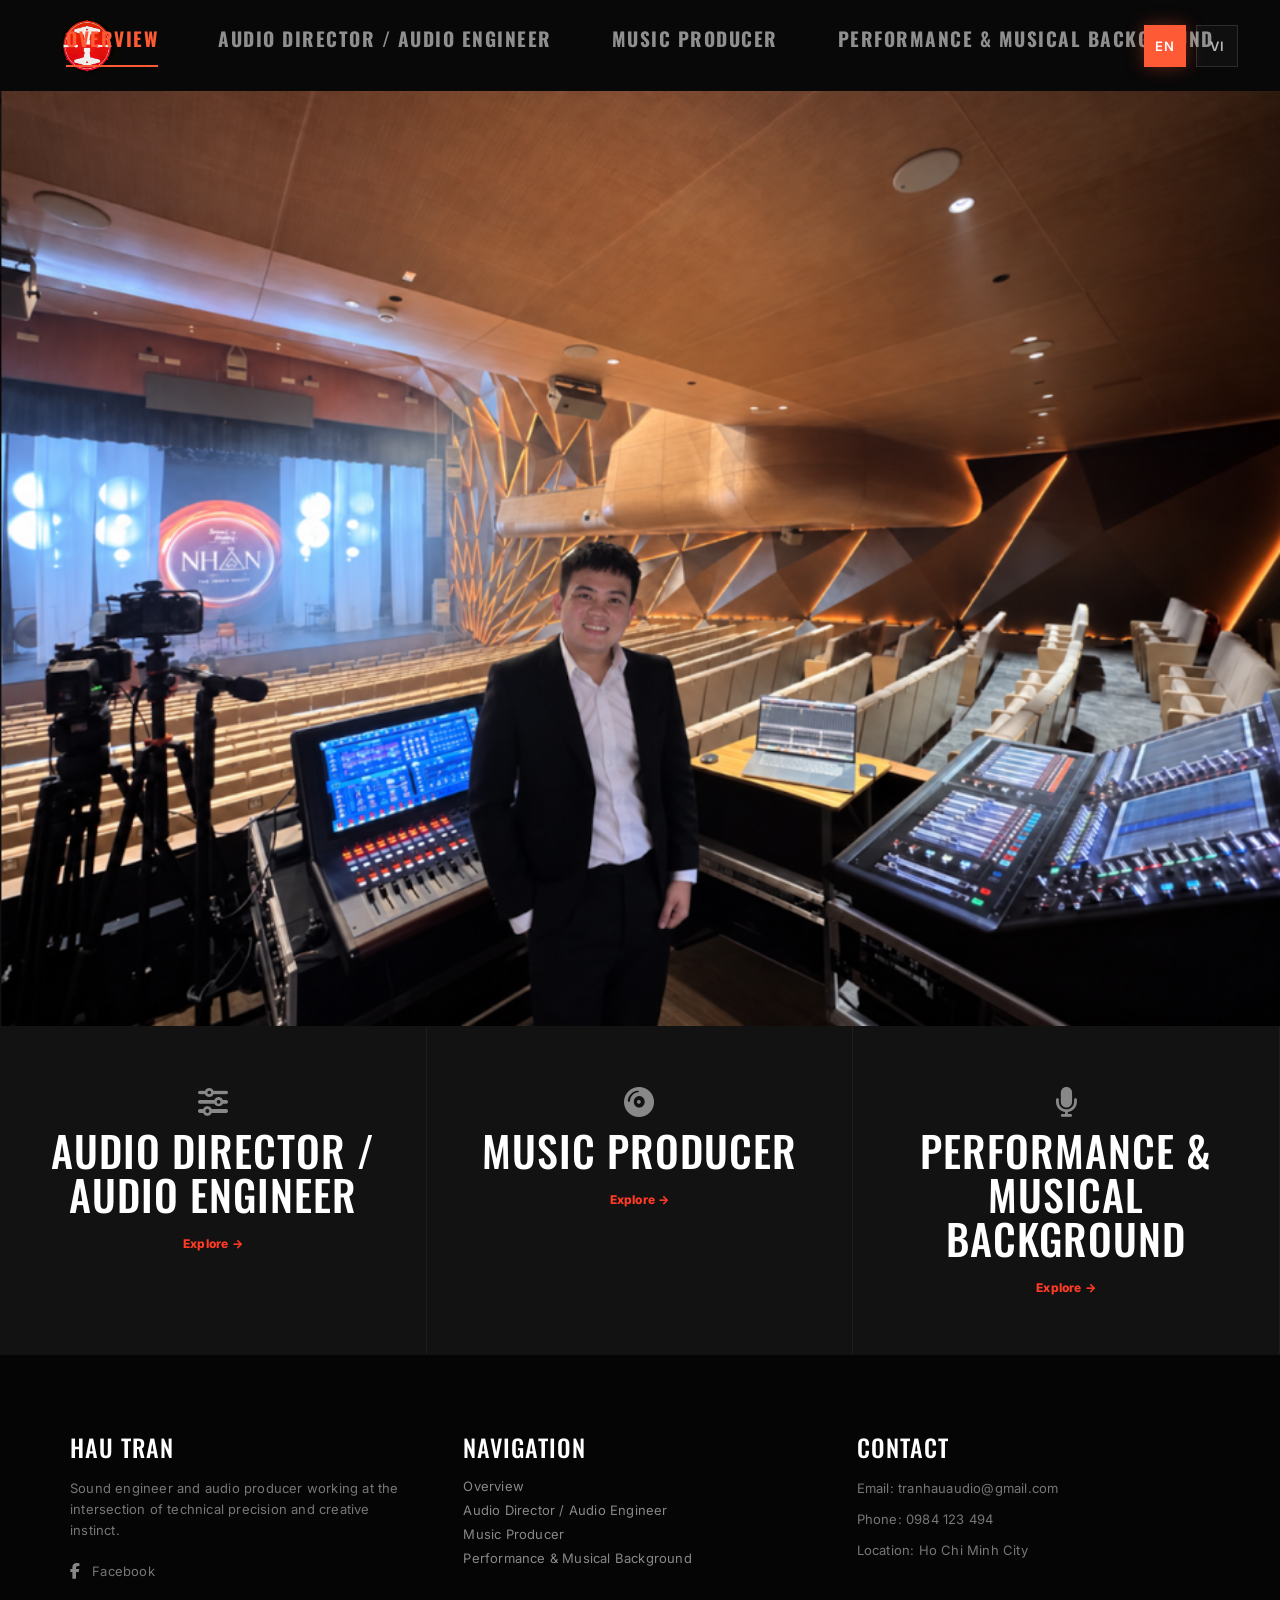
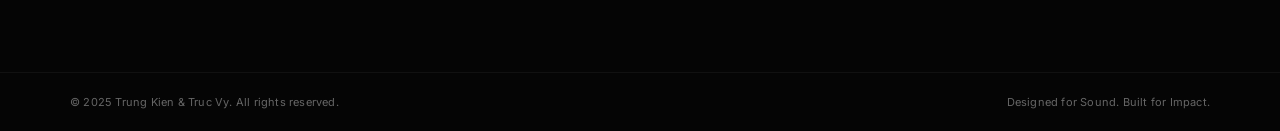
==== commit 7e1d5054: "Fix icon in Overview Page" ====
--- a/index.html
+++ b/index.html
@@ -43,21 +43,21 @@
 
     <section class="choose">
       <a href="sound-engineer.html" class="choose-card" id="chooseSound">
-        <div class="icon">♬</div>
+        <div class="icon"><i class="fas fa-sliders"></i></div>
         <h2 id="chooseSoundTitle">Audio Director / Audio Engineer</h2>
         
         <span>Explore →</span>
       </a>
 
       <a href="audio-producer.html" class="choose-card" id="chooseProducer">
-        <div class="icon">▥</div>
+        <div class="icon"><i class="fas fa-compact-disc"></i></div>
         <h2 id="chooseProducerTitle">Music Producer</h2>
 
         <span>Explore →</span>
       </a>
 
       <a href="performance.html" class="choose-card" id="choosePerformance">
-        <div class="icon">♔</div>
+        <div class="icon"><i class="fas fa-microphone"></i></div>
         <h2 id="choosePerformanceTitle">Performance & Musical Background</h2>
 
         <span>Explore →</span>
--- a/style.css
+++ b/style.css
@@ -425,10 +425,11 @@
   transform: translateY(-4px);
 }
 
-.icon {
-  font-size: 34px;
-  margin-bottom: 18px;
-}
+.choose-card .icon {
+        font-size: 30px;
+        color: #888;
+        margin-bottom: 8px;
+      }
 
 .choose-card h2{
 
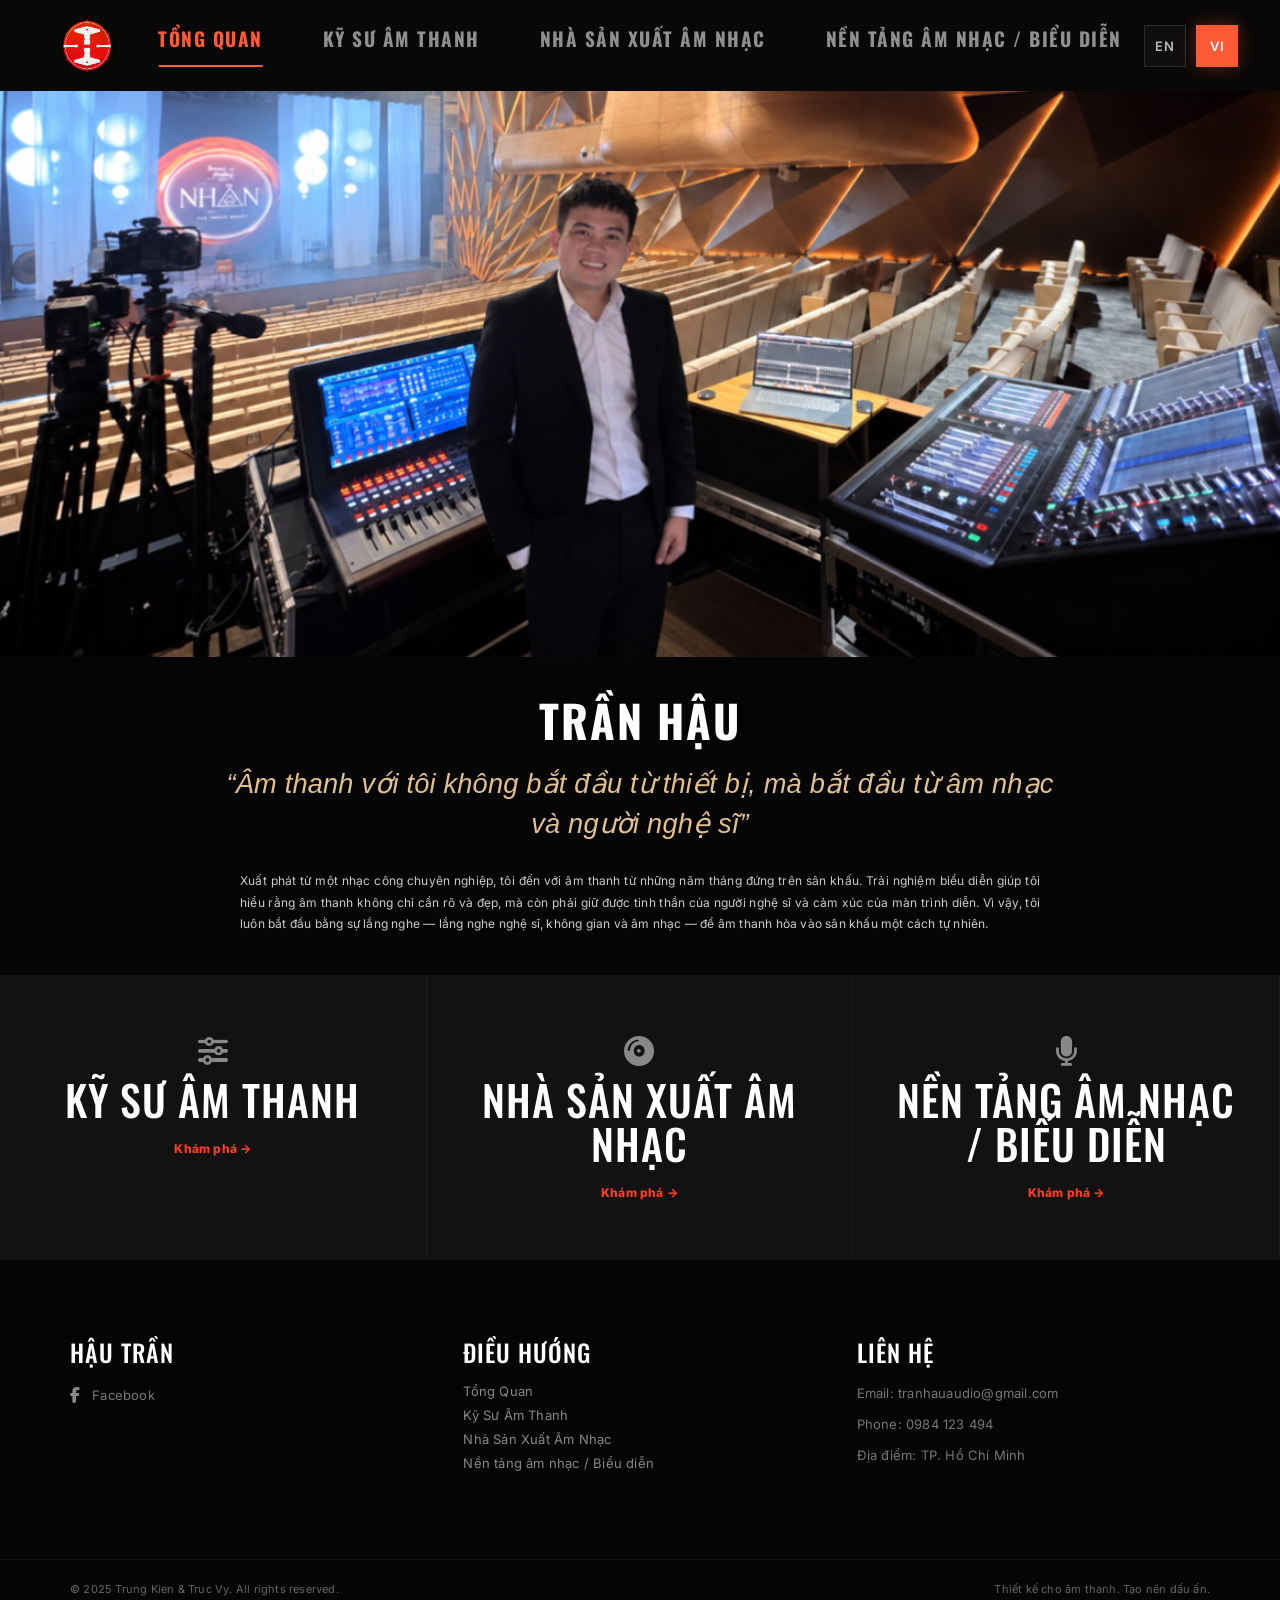
==== commit 1d8a76ec: "Update 2 folder image" ====
--- a/index.html
+++ b/index.html
@@ -41,25 +41,35 @@
       <img src="assets/HAUTRAN.png" alt="Hau Tran" />
     </section>
 
+    <!-- PHẦN GIỚI THIỆU MỚI ĐƯỢC THÊM VÀO SAU HÌNH ĐẠI DIỆN -->
+    <section class="about-intro">
+      <div class="about-container">
+        <h2 id="aboutTitle">TRẦN HẬU</h2>
+        <blockquote class="philosophy-quote" id="aboutQuote">
+          “Âm thanh với tôi không bắt đầu từ thiết bị, mà bắt đầu từ âm nhạc và người nghệ sĩ”
+        </blockquote>
+        <p class="about-desc" id="aboutDesc">
+          Xuất phát từ một nhạc công chuyên nghiệp, tôi đến với âm thanh từ những năm tháng đứng trên sân khấu. Trải nghiệm biểu diễn giúp tôi hiểu rằng âm thanh không chỉ cần rõ và đẹp, mà còn phải giữ được tinh thần của người nghệ sĩ và cảm xúc của màn trình diễn. Vì vậy, tôi luôn bắt đầu bằng sự lắng nghe — lắng nghe nghệ sĩ, không gian và âm nhạc — để âm thanh hòa vào sân khấu một cách tự nhiên.
+        </p>
+      </div>
+    </section>
+
     <section class="choose">
       <a href="sound-engineer.html" class="choose-card" id="chooseSound">
         <div class="icon"><i class="fas fa-sliders"></i></div>
         <h2 id="chooseSoundTitle">Audio Director / Audio Engineer</h2>
-        
         <span>Explore →</span>
       </a>
 
       <a href="audio-producer.html" class="choose-card" id="chooseProducer">
         <div class="icon"><i class="fas fa-compact-disc"></i></div>
         <h2 id="chooseProducerTitle">Music Producer</h2>
-
         <span>Explore →</span>
       </a>
 
       <a href="performance.html" class="choose-card" id="choosePerformance">
         <div class="icon"><i class="fas fa-microphone"></i></div>
         <h2 id="choosePerformanceTitle">Performance & Musical Background</h2>
-
         <span>Explore →</span>
       </a>
     </section>
@@ -68,10 +78,7 @@
     <footer class="footer">
       <div class="footer-col">
         <h3 id="footerTitle">Hau Tran</h3>
-        <p id="footerDesc">
-          Sound engineer and audio producer working at the intersection of
-          technical precision and creative instinct.
-        </p>
+        <!-- Đã xóa đoạn mô tả cũ ở đây theo yêu cầu -->
         <div class="social">
           <a href="https://www.facebook.com/tran.haudrum/"
             ><i class="fab fa-facebook-f"></i
--- a/style.css
+++ b/style.css
@@ -2147,3 +2147,53 @@
   }
 }
 
+/* --- About Intro Section Styling --- */
+.about-intro {
+  max-width: 900px;
+  margin: 40px auto;
+  padding: 0 20px;
+  text-align: center;
+  color: #fff; /* Điều chỉnh màu chữ tùy theo nền website của bạn */
+}
+
+.about-container h2 {
+  font-size: 2.8rem;
+  letter-spacing: 2px;
+  margin-bottom: 20px;
+  text-transform: uppercase;
+  font-weight: 700;
+}
+
+.philosophy-quote {
+  font-size: 1.7rem;
+  font-style: italic;
+  font-weight: 500;
+  color: #e2c18f; /* Màu điểm nhấn (ví dụ: vàng ánh kim / đồng), có thể thay đổi cho khớp theme */
+  margin-bottom: 25px;
+  line-height: 1.5;
+  padding: 0 15px;
+}
+
+.about-desc {
+  font-size: 0.75rem;
+  line-height: 1.8;
+  color: #ccc; /* Màu chữ mô tả nhạt hơn một chút */
+  text-align: justify; /* Hoặc để 'center' tùy thuộc vào gu bố cục của trang */
+  max-width: 800px;
+  margin: 0 auto;
+}
+
+/* Responsive cho thiết bị di động */
+@media (max-width: 768px) {
+  .about-container h2 {
+    font-size: 2rem;
+  }
+  .philosophy-quote {
+    font-size: 1.2rem;
+  }
+  .about-desc {
+    font-size: 1rem;
+    text-align: left; /* Trên mobile căn trái dễ đọc hơn */
+  }
+}
+
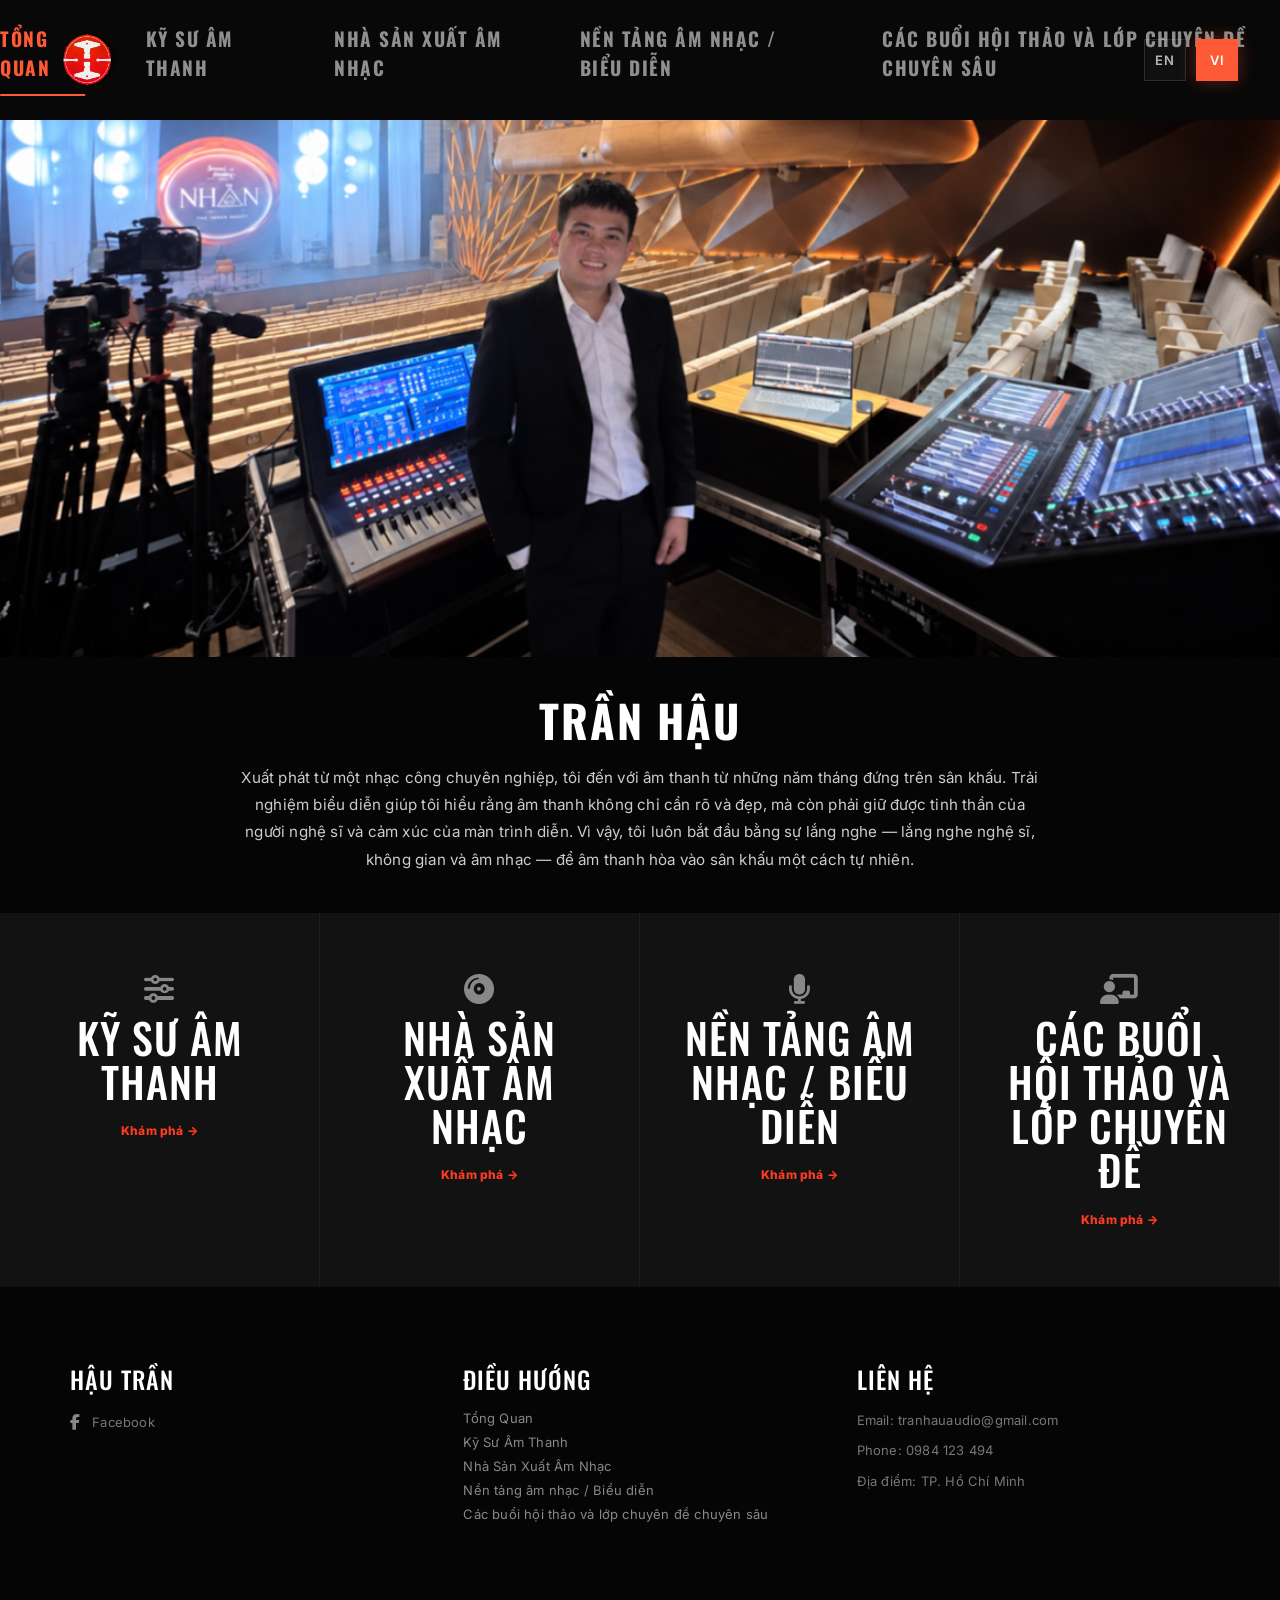
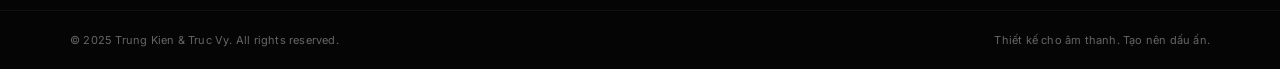
==== commit bd750ad5: "Create new workshop page" ====
--- a/index.html
+++ b/index.html
@@ -30,6 +30,9 @@
         >
         <a href="audio-producer.html" id="navProducer">Music Producer</a>
         <a href="performance.html" id="navPerf">Performance</a>
+        <a href="workshops.html" id="navWorkshop">
+          Workshops & Masterclasses
+        </a>
       </nav>
       <div class="lang-switch">
         <button onclick="setLanguage('en')">EN</button>
@@ -45,11 +48,13 @@
     <section class="about-intro">
       <div class="about-container">
         <h2 id="aboutTitle">TRẦN HẬU</h2>
-        <blockquote class="philosophy-quote" id="aboutQuote">
-          “Âm thanh với tôi không bắt đầu từ thiết bị, mà bắt đầu từ âm nhạc và người nghệ sĩ”
-        </blockquote>
         <p class="about-desc" id="aboutDesc">
-          Xuất phát từ một nhạc công chuyên nghiệp, tôi đến với âm thanh từ những năm tháng đứng trên sân khấu. Trải nghiệm biểu diễn giúp tôi hiểu rằng âm thanh không chỉ cần rõ và đẹp, mà còn phải giữ được tinh thần của người nghệ sĩ và cảm xúc của màn trình diễn. Vì vậy, tôi luôn bắt đầu bằng sự lắng nghe — lắng nghe nghệ sĩ, không gian và âm nhạc — để âm thanh hòa vào sân khấu một cách tự nhiên.
+          Xuất phát từ một nhạc công chuyên nghiệp, tôi đến với âm thanh từ
+          những năm tháng đứng trên sân khấu. Trải nghiệm biểu diễn giúp tôi
+          hiểu rằng âm thanh không chỉ cần rõ và đẹp, mà còn phải giữ được tinh
+          thần của người nghệ sĩ và cảm xúc của màn trình diễn. Vì vậy, tôi luôn
+          bắt đầu bằng sự lắng nghe — lắng nghe nghệ sĩ, không gian và âm nhạc —
+          để âm thanh hòa vào sân khấu một cách tự nhiên.
         </p>
       </div>
     </section>
@@ -70,6 +75,12 @@
       <a href="performance.html" class="choose-card" id="choosePerformance">
         <div class="icon"><i class="fas fa-microphone"></i></div>
         <h2 id="choosePerformanceTitle">Performance & Musical Background</h2>
+        <span>Explore →</span>
+      </a>
+
+      <a href="workshops.html" class="choose-card" id="chooseWorkshop">
+        <div class="icon"><i class="fas fa-chalkboard-teacher"></i></div>
+        <h2 id="chooseWorkshopTitle">Workshops & Masterclasses</h2>
         <span>Explore →</span>
       </a>
     </section>
@@ -95,6 +106,7 @@
         >
         <a href="audio-producer.html" id="footerNavProducer">Music Producer</a>
         <a href="performance.html" id="footerNavPerformance">Performance</a>
+        <a href="workshops.html" id="footerNavWorkshop">Workshops & Masterclasses</a>
       </div>
 
       <div class="footer-col">
--- a/style.css
+++ b/style.css
@@ -1,9 +1,8 @@
-@import url('https://fonts.googleapis.com/css2?family=Oswald:wght@400;500;600;700&family=Inter:wght@300;400;500;600;700&display=swap');
-@import url('https://fonts.googleapis.com/css2?family=Oswald:wght@400;500;600&family=Be+Vietnam+Pro:wght@400;500;600;700;800&display=swap');
-:root{
-
-  --title-font: 'Oswald', sans-serif;
-  --body-font: 'Inter', sans-serif;
+@import url("https://fonts.googleapis.com/css2?family=Oswald:wght@400;500;600;700&family=Inter:wght@300;400;500;600;700&display=swap");
+@import url("https://fonts.googleapis.com/css2?family=Oswald:wght@400;500;600&family=Be+Vietnam+Pro:wght@400;500;600;700;800&display=swap");
+:root {
+  --title-font: "Oswald", sans-serif;
+  --body-font: "Inter", sans-serif;
 
   --main-color: #ff5a36;
 
@@ -18,12 +17,12 @@
   box-sizing: border-box;
 }
 
-body{
+body {
   font-family: var(--body-font);
   background: var(--bg-dark);
   color: var(--text-color);
-  letter-spacing: .2px;
-    overflow-x: hidden;
+  letter-spacing: 0.2px;
+  overflow-x: hidden;
 }
 
 .header nav a {
@@ -32,8 +31,11 @@
 }
 /* GLOBAL TYPOGRAPHY */
 
-h1,h2,h3,h4,h5{
-
+h1,
+h2,
+h3,
+h4,
+h5 {
   font-family: var(--title-font);
 
   font-weight: 600;
@@ -51,17 +53,15 @@
 a,
 button,
 input,
-textarea{
-
+textarea {
   font-family: var(--body-font);
 }
 
-p{
+p {
   line-height: 1.7;
 }
 
-#soundTitle{
-
+#soundTitle {
   font-size: 73px;
   position: relative;
 
@@ -69,12 +69,10 @@
 
   color: #fff;
 
-  text-shadow:
-    0 4px 24px rgba(0,0,0,.7);
-}
-
-#producerTitle{
-
+  text-shadow: 0 4px 24px rgba(0, 0, 0, 0.7);
+}
+
+#producerTitle {
   font-size: 73px;
   position: relative;
 
@@ -82,64 +80,62 @@
 
   color: #fff;
 
-  text-shadow:
-    0 4px 24px rgba(0,0,0,.7);
-}
-
-nav a{
+  text-shadow: 0 4px 24px rgba(0, 0, 0, 0.7);
+}
+
+nav a {
   font-family: var(--body-font);
   font-size: 15px;
   font-weight: 600;
-  letter-spacing: .5px;
+  letter-spacing: 0.5px;
 }
 
 .what-card h3,
 .production-item p,
 .sound-overlay p,
-.show-row span{
+.show-row span {
   font-family: var(--body-font);
   font-weight: 700;
 }
 
 p,
 small,
-span{
+span {
   font-family: var(--body-font);
 }
 
 .what-card p,
 .sound-overlay span,
-.show-row small{
+.show-row small {
   color: var(--sub-color);
   line-height: 1.7;
 }
 
 .book-btn,
 .show-toggle,
-.btn-white{
+.btn-white {
   font-family: var(--body-font);
   font-weight: 700;
-  letter-spacing: .6px;
+  letter-spacing: 0.6px;
   text-transform: uppercase;
 }
 
-.show-row{
+.show-row {
   background: linear-gradient(
     135deg,
-    rgba(20,20,20,.95),
-    rgba(10,10,10,.95)
+    rgba(20, 20, 20, 0.95),
+    rgba(10, 10, 10, 0.95)
   );
 
-  border: 1px solid rgba(255,255,255,.05);
-}
-
+  border: 1px solid rgba(255, 255, 255, 0.05);
+}
 
 a {
   color: inherit;
   text-decoration: none;
 }
 
-.header{
+.header {
   position: fixed;
   left: 0;
   top: 0;
@@ -148,40 +144,40 @@
   display: flex;
   justify-content: center;
   align-items: center;
-  background: rgba(0,0,0,.88);
+  background: rgba(0, 0, 0, 0.88);
   backdrop-filter: blur(14px);
   z-index: 999;
 }
 
-.header nav{
+.header nav {
   display: flex;
   gap: 60px;
 }
-.header nav a{
+.header nav a {
   position: relative;
 
-  font-family: 'Oswald', sans-serif;
+  font-family: "Oswald", sans-serif;
   font-size: 22px;
   font-weight: 700;
 
   letter-spacing: 1.5px;
   text-transform: uppercase;
 
-  color: rgba(255,255,255,.55);
+  color: rgba(255, 255, 255, 0.55);
   padding-bottom: 14px;
 
-  transition: .3s ease;
-}
-.header nav a:hover{
+  transition: 0.3s ease;
+}
+.header nav a:hover {
   color: #ff5a36;
 }
 
-.header nav a.active{
+.header nav a.active {
   color: #ff5a36;
 }
 
 /* underline */
-.header nav a::after{
+.header nav a::after {
   content: "";
   position: absolute;
   left: 50%;
@@ -192,43 +188,42 @@
 
   background: #ff5a36;
   transform: translateX(-50%);
-  transition: .3s ease;
-}
-
-.header nav a:hover{
+  transition: 0.3s ease;
+}
+
+.header nav a:hover {
   color: white;
 
   transform: translateY(-2px);
 }
 
-.header nav a:hover::after{
+.header nav a:hover::after {
   width: 100%;
 }
 
-.header nav a.active{
+.header nav a.active {
   color: #ff5a36;
 }
 
-.header nav a.active::after{
+.header nav a.active::after {
   width: 100%;
 }
 
-.logo1{
+.logo1 {
   position: absolute;
   left: 60px;
   display: flex;
   align-items: center;
 }
 
-.logo1 img{
+.logo1 img {
   height: 60px;
   width: 60px;
   object-fit: cover;
   border-radius: 50%;
-  opacity: .95;
-  transition: .35s ease;
-}
-
+  opacity: 0.95;
+  transition: 0.35s ease;
+}
 
 nav {
   display: flex;
@@ -243,7 +238,6 @@
   padding-bottom: 4px;
 }
 
-
 nav a::after {
   content: "";
   position: absolute;
@@ -264,7 +258,7 @@
   width: 100%;
 }
 
-.hero-menu{
+.hero-menu {
   width: 100%;
   height: auto;
 
@@ -275,7 +269,7 @@
   overflow: hidden;
 }
 
-.hero-menu img{
+.hero-menu img {
   width: 100%;
   height: auto;
 
@@ -316,7 +310,7 @@
   top: 0.52em;
   width: 12px;
   height: 2px;
-  background: rgba(255,255,255,0.9);
+  background: rgba(255, 255, 255, 0.9);
   display: block;
   border-radius: 3px;
 }
@@ -404,9 +398,8 @@
 }
 
 .choose {
-  
   display: grid;
-  grid-template-columns: repeat(3, 1fr);
+  grid-template-columns: repeat(4, 1fr);
   min-height: 240px;
   background: #111;
 }
@@ -419,20 +412,18 @@
   transition: 0.3s;
 }
 
-
 .choose-card:hover {
   background: #1b1b1b;
   transform: translateY(-4px);
 }
 
 .choose-card .icon {
-        font-size: 30px;
-        color: #888;
-        margin-bottom: 8px;
-      }
-
-.choose-card h2{
-
+  font-size: 30px;
+  color: #888;
+  margin-bottom: 8px;
+}
+
+.choose-card h2 {
   font-size: 42px;
 
   font-family: var(--title-font);
@@ -466,8 +457,6 @@
   nav {
     display: none;
   }
-
-
 
   .big-logo {
     left: 20px;
@@ -498,14 +487,12 @@
 }
 
 /* QUOTE */
-.quote{
+.quote {
   padding: 110px 20px;
 
   background:
-  radial-gradient(circle at center,
-  rgba(255,59,36,.06),
-  transparent 60%),
-  #050505;
+    radial-gradient(circle at center, rgba(255, 59, 36, 0.06), transparent 60%),
+    #050505;
 
   display: flex;
   justify-content: center;
@@ -518,7 +505,7 @@
   overflow: hidden;
 }
 
-.quote-content{
+.quote-content {
   max-width: 900px;
 
   position: relative;
@@ -526,26 +513,25 @@
   z-index: 2;
 }
 
-.quote-mark{
+.quote-mark {
   font-size: 70px;
 
   margin-bottom: -10px;
 }
 
-.quote-content p{
-
+.quote-content p {
   font-size: 22px;
 
   line-height: 1.8;
 
   font-weight: 500;
 
-  letter-spacing: .3px;
-
-  color: rgba(255,255,255,.92);
-}
-
-.quote-content small{
+  letter-spacing: 0.3px;
+
+  color: rgba(255, 255, 255, 0.92);
+}
+
+.quote-content small {
   color: #8d8d8d;
 
   font-size: 14px;
@@ -555,7 +541,7 @@
   text-transform: uppercase;
 }
 
-.quote::after{
+.quote::after {
   content: "";
 
   position: absolute;
@@ -568,12 +554,7 @@
   width: 200px;
   height: 2px;
 
-  background: linear-gradient(
-    to right,
-    transparent,
-    #ff3b24,
-    transparent
-  );
+  background: linear-gradient(to right, transparent, #ff3b24, transparent);
 }
 
 /* FOOTER */
@@ -587,8 +568,7 @@
 }
 
 .footer-col h3,
-.footer-col h4{
-
+.footer-col h4 {
   font-family: var(--title-font);
 
   font-size: 24px;
@@ -639,9 +619,8 @@
   padding: 20px 70px;
   border-top: 1px solid #111;
   font-size: 11px;
-  color: #666; 
-}
-
+  color: #666;
+}
 
 .stats {
   display: grid;
@@ -682,8 +661,6 @@
   background: #ff3b24;
   padding: 10px 18px;
   font-size: 15px;
-  
-  
 }
 
 nav a.active {
@@ -694,7 +671,7 @@
   width: 100%;
 }
 
-.sound-hero{
+.sound-hero {
   position: relative;
 
   height: 420px;
@@ -708,28 +685,25 @@
   justify-content: center;
   align-items: center;
 
-  background:
-    radial-gradient(circle at center,
-    #1a0805 0%,
-    #050505 72%);
+  background: radial-gradient(circle at center, #1a0805 0%, #050505 72%);
 }
 
 /* glow background */
-.sound-bg{
+.sound-bg {
   position: absolute;
   inset: 0;
 
-  background:
-    radial-gradient(circle at center,
-    rgba(255,59,36,.12),
-    transparent 60%);
-
-  opacity: .8;
+  background: radial-gradient(
+    circle at center,
+    rgba(255, 59, 36, 0.12),
+    transparent 60%
+  );
+
+  opacity: 0.8;
   z-index: 0;
 }
 
-
-.wave{
+.wave {
   position: absolute;
 
   left: 0;
@@ -748,42 +722,41 @@
 
   padding: 0 30px;
 
-  opacity: .45;
+  opacity: 0.45;
   z-index: 1;
 }
 
-.wave span{
+.wave span {
   flex: 1;
 
   max-width: 4px;
 
   height: 30px;
 
-  background:
-    linear-gradient(
-      to top,
-      transparent,
-      rgba(114, 31, 22, 0.9),
-      transparent
-    );
+  background: linear-gradient(
+    to top,
+    transparent,
+    rgba(114, 31, 22, 0.9),
+    transparent
+  );
 
   animation: soundWave 1.4s ease-in-out infinite;
 
   border-radius: 20px;
 }
 /* waveform */
-.wave{
+.wave {
   position: absolute;
 
   display: flex;
   align-items: center;
   gap: 10px;
 
-  opacity: .18;
+  opacity: 0.18;
 
   z-index: 1;
 }
-.wave span{
+.wave span {
   flex: 1;
 
   max-width: 4px;
@@ -792,97 +765,88 @@
 
   border-radius: 20px;
 
-background:
-linear-gradient(
-  to top,
-  #ff3b24,
-  #ff6b2c,
-  #ff9a3c,
-  #ffe27a
-);
+  background: linear-gradient(to top, #ff3b24, #ff6b2c, #ff9a3c, #ffe27a);
 
   box-shadow:
-    0 0 8px rgba(255,90,54,.45),
-    0 0 18px rgba(255,120,70,.28);
+    0 0 8px rgba(255, 90, 54, 0.45),
+    0 0 18px rgba(255, 120, 70, 0.28);
 
   animation: soundWave 2.4s ease-in-out infinite;
 
-  opacity: .9;
+  opacity: 0.9;
 }
 
 /* ===== SHAPE ===== */
 
 /* LEFT SMALL */
-.wave span:nth-child(-n+8){
+.wave span:nth-child(-n + 8) {
   height: 40px;
-  opacity: .45;
+  opacity: 0.45;
 }
 
 /* LEFT MID */
-.wave span:nth-child(n+9):nth-child(-n+18){
+.wave span:nth-child(n + 9):nth-child(-n + 18) {
   height: 82px;
 }
 
 /* LEFT BIG */
-.wave span:nth-child(n+19):nth-child(-n+28){
+.wave span:nth-child(n + 19):nth-child(-n + 28) {
   height: 145px;
 }
 
 /* CENTER HUGE */
-.wave span:nth-child(n+29):nth-child(-n+42){
+.wave span:nth-child(n + 29):nth-child(-n + 42) {
   height: 185px;
 }
 
 /* RIGHT BIG */
-.wave span:nth-child(n+43):nth-child(-n+56){
+.wave span:nth-child(n + 43):nth-child(-n + 56) {
   height: 140px;
 }
 
 /* RIGHT MID */
-.wave span:nth-child(n+57):nth-child(-n+72){
+.wave span:nth-child(n + 57):nth-child(-n + 72) {
   height: 82px;
 }
 
 /* RIGHT SMALL */
-.wave span:nth-child(n+73){
+.wave span:nth-child(n + 73) {
   height: 42px;
-  opacity: .45;
+  opacity: 0.45;
 }
 
 /* ===== DELAY ===== */
 
-.wave span:nth-child(odd){
-  animation-delay: .15s;
-}
-
-.wave span:nth-child(even){
-  animation-delay: .35s;
-}
-
-.wave span:nth-child(3n){
-  animation-delay: .55s;
-}
-
-.wave span:nth-child(4n){
-  animation-delay: .75s;
-}
-
-@keyframes waveMove{
-
+.wave span:nth-child(odd) {
+  animation-delay: 0.15s;
+}
+
+.wave span:nth-child(even) {
+  animation-delay: 0.35s;
+}
+
+.wave span:nth-child(3n) {
+  animation-delay: 0.55s;
+}
+
+.wave span:nth-child(4n) {
+  animation-delay: 0.75s;
+}
+
+@keyframes waveMove {
   0%,
-  100%{
-    transform: scaleY(.55);
-    opacity: .28;
-  }
-
-  50%{
+  100% {
+    transform: scaleY(0.55);
+    opacity: 0.28;
+  }
+
+  50% {
     transform: scaleY(1.2);
     opacity: 1;
   }
 }
 
-
-.producer-hero{
+.producer-hero {
   position: relative;
   height: 540px;
   margin-top: 78px;
@@ -894,49 +858,42 @@
 
   overflow: hidden;
 
-  background:
-    radial-gradient(
-      circle at center,
-      #160704 0%,
-      #050505 72%
-    );
-
-  border-bottom: 1px solid rgba(255,255,255,.06);
+  background: radial-gradient(circle at center, #160704 0%, #050505 72%);
+
+  border-bottom: 1px solid rgba(255, 255, 255, 0.06);
 }
 
 .sound-hero p,
-.producer-hero p{
+.producer-hero p {
   font-size: 14px;
   color: rgba(183, 181, 181, 0.68);
-  letter-spacing: .5px;
+  letter-spacing: 0.5px;
   font-weight: 400;
 }
 
 /* animation */
-@keyframes soundWave{
-
-  0%,100%{
+@keyframes soundWave {
+  0%,
+  100% {
     height: 30px;
   }
 
-  50%{
+  50% {
     height: 120px;
   }
-
-}
-
-@keyframes pulseBg{
-
-  0%,100%{
+}
+
+@keyframes pulseBg {
+  0%,
+  100% {
     transform: scale(1);
-    opacity: .5;
-  }
-
-  50%{
+    opacity: 0.5;
+  }
+
+  50% {
     transform: scale(1.1);
     opacity: 1;
   }
-
 }
 
 .what {
@@ -1040,13 +997,19 @@
   background: #0a0a0a;
 }
 
-.sound-work h2 {
+.sound-work h2,
+.title-with-bar h2 {
   font-size: 32px;
   border-left: 2px solid #ff3b24;
   padding-left: 14px;
   margin-bottom: 40px;
 }
 
+.title-with-bar h2 {
+  margin-left: 70px;
+  margin-top: 40px;
+}
+
 .sound-work-grid {
   display: grid;
   grid-template-columns: repeat(2, 1fr);
@@ -1061,7 +1024,6 @@
   justify-content: space-between;
   align-items: flex-end;
   transition: 0.3s;
-
 }
 
 .sound-work-item:hover {
@@ -1107,7 +1069,7 @@
   background: #111;
   padding: 28px 70px;
   display: flex;
-  
+
   flex-wrap: wrap;
   gap: 14px;
   border-top: 1px solid #151515;
@@ -1131,7 +1093,7 @@
 
 /* vòng tròn lớn hơn + tối hơn */
 
-.rings{
+.rings {
   position: absolute;
   top: 50%;
   left: 50%;
@@ -1142,15 +1104,15 @@
   transform: translate(-50%, -50%);
 
   border-radius: 50%;
-  border: 2px solid rgba(255,59,36,.28);
+  border: 2px solid rgba(255, 59, 36, 0.28);
 
   z-index: 1;
 
-  opacity: .65;
+  opacity: 0.65;
 }
 
 .rings::before,
-.rings::after{
+.rings::after {
   content: "";
 
   position: absolute;
@@ -1160,93 +1122,77 @@
 
 /* vòng giữa */
 
-.rings::before{
+.rings::before {
   inset: 55px;
 
-  border: 2px solid rgba(255,59,36,.35);
-
-  animation:
-    spinMiddle 12s linear infinite reverse;
-
-  opacity: .7;
+  border: 2px solid rgba(255, 59, 36, 0.35);
+
+  animation: spinMiddle 12s linear infinite reverse;
+
+  opacity: 0.7;
 }
 
 /* vòng trong */
 
-.rings::after{
+.rings::after {
   inset: 110px;
 
-  border: 2px solid rgba(255,59,36,.48);
-
-  animation:
-    pulseInner 3s ease-in-out infinite;
-}
-
-
-@keyframes spinOuter{
-
-  from{
+  border: 2px solid rgba(255, 59, 36, 0.48);
+
+  animation: pulseInner 3s ease-in-out infinite;
+}
+
+@keyframes spinOuter {
+  from {
     transform: rotate(0deg);
   }
 
-  to{
+  to {
     transform: rotate(360deg);
   }
-
-}
-
-@keyframes spinMiddle{
-
-  from{
+}
+
+@keyframes spinMiddle {
+  from {
     transform: rotate(360deg);
   }
 
-  to{
+  to {
     transform: rotate(0deg);
   }
-
-}
-
-@keyframes pulseInner{
-
-  0%{
-    transform: scale(.95);
-    opacity: .4;
-  }
-
-  50%{
+}
+
+@keyframes pulseInner {
+  0% {
+    transform: scale(0.95);
+    opacity: 0.4;
+  }
+
+  50% {
     transform: scale(1.08);
     opacity: 1;
   }
 
-  100%{
-    transform: scale(.95);
-    opacity: .4;
-  }
-
-}
-
-.genre-row{
+  100% {
+    transform: scale(0.95);
+    opacity: 0.4;
+  }
+}
+
+.genre-row {
   width: 100%;
   overflow: hidden;
-  background:
-    linear-gradient(
-      90deg,
-      #4a180c 0%,
-      #6b2412 50%,
-      #4a180c 100%
-    );
+  background: linear-gradient(90deg, #4a180c 0%, #6b2412 50%, #4a180c 100%);
 
   padding: 18px 0;
 
-  border-top: 1px solid rgba(255,255,255,.06);
-  border-bottom: 1px solid rgba(255,255,255,.06);
-
-  box-shadow:
-    inset 0 0 40px rgba(0,0,0,.25);
-}
-
-.genre-track{
+  border-top: 1px solid rgba(255, 255, 255, 0.06);
+  border-bottom: 1px solid rgba(255, 255, 255, 0.06);
+
+  box-shadow: inset 0 0 40px rgba(0, 0, 0, 0.25);
+}
+
+.genre-track {
   display: flex;
   align-items: center;
   gap: 42px;
@@ -1258,7 +1204,7 @@
   animation: genreMove 22s linear infinite;
 }
 
-.genre-track span{
+.genre-track span {
   color: rgba(255, 255, 255);
 
   font-size: 13px;
@@ -1272,7 +1218,7 @@
   position: relative;
 }
 
-.genre-track span::after{
+.genre-track span::after {
   content: "";
 
   width: 5px;
@@ -1290,16 +1236,14 @@
   transform: translateY(-50%);
 }
 
-@keyframes genreMove{
-
-  from{
+@keyframes genreMove {
+  from {
     transform: translateX(0);
   }
 
-  to{
+  to {
     transform: translateX(-100%);
   }
-
 }
 
 .create {
@@ -1343,7 +1287,6 @@
   font-size: 13px;
 }
 
-
 .productions {
   padding: 0px 70px;
   background: #101010;
@@ -1361,14 +1304,14 @@
   background-position: center;
   position: relative;
   overflow: hidden;
-  transition: .4s;
+  transition: 0.4s;
 }
 
 .production-item::before {
   content: "";
   position: absolute;
   inset: 0;
-  background: linear-gradient(to top, rgba(0,0,0,.88), transparent);
+  background: linear-gradient(to top, rgba(0, 0, 0, 0.88), transparent);
 }
 
 .production-item:hover {
@@ -1448,7 +1391,7 @@
   content: "";
   position: absolute;
   inset: 0;
-  background: linear-gradient(to top, rgba(0,0,0,.88), transparent);
+  background: linear-gradient(to top, rgba(0, 0, 0, 0.88), transparent);
 }
 
 .sound-overlay {
@@ -1473,7 +1416,7 @@
   margin-top: 90px;
 }
 
-.other-shows h3{
+.other-shows h3 {
   font-family: var(--title-font);
   font-size: 54px;
   letter-spacing: 1px;
@@ -1484,7 +1427,7 @@
   display: inline-block;
 }
 
-.other-shows h3::after{
+.other-shows h3::after {
   content: "";
 
   position: absolute;
@@ -1503,12 +1446,12 @@
   gap: 22px;
 }
 
-.show-row{
+.show-row {
   position: relative;
 
   background: #0d0d0d;
 
-  border: 1px solid rgba(255,255,255,.06);
+  border: 1px solid rgba(255, 255, 255, 0.06);
 
   padding: 24px;
 
@@ -1516,10 +1459,10 @@
 
   cursor: pointer;
 
-  transition: .3s ease;
-}
-
-.show-row::before{
+  transition: 0.3s ease;
+}
+
+.show-row::before {
   content: "";
 
   position: absolute;
@@ -1532,38 +1475,36 @@
 
   background: #ff3b24;
 
-  transition: .3s;
-}
-
-.show-row:hover::before{
+  transition: 0.3s;
+}
+
+.show-row:hover::before {
   height: 100%;
 }
 
-.show-row:hover{
+.show-row:hover {
   transform: translateY(-4px);
 
-  border-color: rgba(255,59,36,.25);
+  border-color: rgba(255, 59, 36, 0.25);
 
   background: #121212;
 }
 
-.show-row:hover::before{
+.show-row:hover::before {
   opacity: 1;
 }
 
-
-.show-row span{
-
+.show-row span {
   font-size: 17px;
 
   line-height: 1.35;
 
   font-weight: 600;
 
-  letter-spacing: .3px;
-}
-
-.show-row small{
+  letter-spacing: 0.3px;
+}
+
+.show-row small {
   color: #ff3b24;
 
   font-size: 11px;
@@ -1580,7 +1521,7 @@
   overflow: hidden;
 }
 
-.showcase-slider img{
+.showcase-slider img {
   position: absolute;
   inset: 0;
 
@@ -1593,10 +1534,10 @@
 
   visibility: hidden;
 
-  transition: opacity .8s ease;
-}
-
-.showcase-slider img.active{
+  transition: opacity 0.8s ease;
+}
+
+.showcase-slider img.active {
   opacity: 1;
 
   visibility: visible;
@@ -1604,7 +1545,6 @@
 
 .other-shows {
   margin-top: 55px;
- 
 }
 
 .other-shows h3 {
@@ -1635,7 +1575,7 @@
   display: flex;
 }
 
-.show-toggle{
+.show-toggle {
   margin-top: 36px;
 
   background: transparent;
@@ -1652,36 +1592,34 @@
 
   cursor: pointer;
 
-  transition: .3s;
-}
-
-.show-toggle:hover{
+  transition: 0.3s;
+}
+
+.show-toggle:hover {
   background: #ff3b24;
   color: white;
 }
 
-.show-row{
-  animation: fadeUp .7s ease;
-}
-
-@keyframes fadeUp{
-
-  from{
+.show-row {
+  animation: fadeUp 0.7s ease;
+}
+
+@keyframes fadeUp {
+  from {
     opacity: 0;
     transform: translateY(30px);
   }
 
-  to{
+  to {
     opacity: 1;
     transform: translateY(0);
   }
-
 }
 
 .lightbox {
   position: fixed;
   inset: 0;
-  background: rgba(0,0,0,.95);
+  background: rgba(0, 0, 0, 0.95);
 
   display: none;
   justify-content: center;
@@ -1719,13 +1657,13 @@
   height: 60px;
 
   border: none;
-  background: rgba(255,255,255,.1);
+  background: rgba(255, 255, 255, 0.1);
 
   color: white;
   font-size: 22px;
   cursor: pointer;
 
-  transition: .3s;
+  transition: 0.3s;
 }
 
 .nav-btn:hover {
@@ -1753,7 +1691,7 @@
 }
 
 .contact-hero h1 {
-  font-family: var(--title-font, 'Bebas Neue', sans-serif);
+  font-family: var(--title-font, "Bebas Neue", sans-serif);
   font-size: 96px;
   letter-spacing: 2px;
 }
@@ -1787,7 +1725,7 @@
 }
 
 .contact-info h2 {
-  font-family: var(--title-font, 'Bebas Neue', sans-serif);
+  font-family: var(--title-font, "Bebas Neue", sans-serif);
   font-size: 64px;
   line-height: 0.95;
   margin: 18px 0 20px;
@@ -1890,13 +1828,13 @@
   }
 }
 
-.sound-work-grid{
+.sound-work-grid {
   display: grid;
   grid-template-columns: repeat(2, 1fr);
   gap: 24px;
 }
 
-.sound-work-item{
+.sound-work-item {
   position: relative;
   height: 340px;
   overflow: hidden;
@@ -1905,7 +1843,7 @@
 }
 
 /* tất cả ảnh full card */
-.showcase-slider img{
+.showcase-slider img {
   position: absolute;
   inset: 0;
 
@@ -1917,16 +1855,16 @@
 
   opacity: 0;
 
-  transition: opacity .8s ease;
+  transition: opacity 0.8s ease;
 }
 
 /* ảnh active hiện */
-.showcase-slider img.active{
+.showcase-slider img.active {
   opacity: 1;
 }
 
 /* overlay */
-.sound-overlay{
+.sound-overlay {
   position: absolute;
 
   left: 0;
@@ -1937,27 +1875,21 @@
 
   z-index: 5;
 
-  background:
-  linear-gradient(
-    to top,
-    rgba(0,0,0,.9),
-    transparent
-  );
+  background: linear-gradient(to top, rgba(0, 0, 0, 0.9), transparent);
 }
 
 /* hover zoom nhẹ */
-.sound-work-item img{
+.sound-work-item img {
   transition:
-  transform 1.2s ease,
-  opacity .8s ease;
-}
-
-.sound-work-item:hover img.active{
+    transform 1.2s ease,
+    opacity 0.8s ease;
+}
+
+.sound-work-item:hover img.active {
   transform: scale(1.05);
 }
 
-.lang-switch{
-
+.lang-switch {
   position: absolute;
   right: 42px;
 
@@ -1965,18 +1897,17 @@
   gap: 10px;
 }
 
-.lang-switch button{
-
+.lang-switch button {
   width: 42px;
   height: 42px;
 
-  border: 1px solid rgba(255,255,255,.12);
-
-  background: rgba(255,255,255,.03);
-
-  color: rgba(255,255,255,.7);
-
-  font-family: 'Inter', sans-serif;
+  border: 1px solid rgba(255, 255, 255, 0.12);
+
+  background: rgba(255, 255, 255, 0.03);
+
+  color: rgba(255, 255, 255, 0.7);
+
+  font-family: "Inter", sans-serif;
   font-size: 13px;
   font-weight: 600;
 
@@ -1984,34 +1915,36 @@
 
   cursor: pointer;
 
-  transition: .3s ease;
-}
-
-.lang-switch button:hover{
-
+  transition: 0.3s ease;
+}
+
+.lang-switch button:hover {
   border-color: #ff5a36;
 
   color: white;
 
-  background: rgba(255,90,54,.12);
+  background: rgba(255, 90, 54, 0.12);
 
   transform: translateY(-2px);
 }
 
-.lang-switch button.active{
-
+.lang-switch button.active {
   background: #ff5a36;
 
   border-color: #ff5a36;
 
   color: white;
 
-  box-shadow: 0 0 18px rgba(255,90,54,.35);
+  box-shadow: 0 0 18px rgba(255, 90, 54, 0.35);
 }
 
 /* Thiết lập chung cho phần section */
 .perf-section {
-  font-family: 'Inter', system-ui, -apple-system, sans-serif;
+  font-family:
+    "Inter",
+    system-ui,
+    -apple-system,
+    sans-serif;
 }
 
 /* Tiêu đề section có đường line cam điểm nhấn giống mẫu */
@@ -2034,7 +1967,6 @@
 }
 
 .perf-card {
-  
   background: #181818;
   border: 1px solid #2a2a2a;
   border-radius: 8px;
@@ -2085,7 +2017,6 @@
   border: 1px solid rgba(255, 85, 0, 0.2);
 }
 
-
 /* --- LIVE SHOWS TABLE DARK --- */
 .perf-table-dark {
   background: #181818;
@@ -2175,10 +2106,10 @@
 }
 
 .about-desc {
-  font-size: 0.75rem;
+  font-size: 0.95rem;
   line-height: 1.8;
   color: #ccc; /* Màu chữ mô tả nhạt hơn một chút */
-  text-align: justify; /* Hoặc để 'center' tùy thuộc vào gu bố cục của trang */
+  text-align: center; /* Hoặc để 'center' tùy thuộc vào gu bố cục của trang */
   max-width: 800px;
   margin: 0 auto;
 }
@@ -2197,3 +2128,676 @@
   }
 }
 
+/* Phần chữ ở trên */
+.section-header-center {
+  text-align: left; /* Giữ chữ căn trái tự nhiên nhưng khối nằm giữa */
+  width: 100%;
+  max-width: 900px; /* Khớp với độ rộng khung ảnh bên dưới */
+  margin-bottom: 20px;
+}
+
+.title-with-bar span {
+  display: block;
+  font-size: 28px;
+  font-weight: 800;
+  text-transform: uppercase;
+  color: #fff;
+  letter-spacing: 1px;
+}
+
+.section-header-center small {
+  display: block;
+  font-size: 14px;
+  color: #aaa;
+  text-transform: uppercase;
+  letter-spacing: 2px;
+  padding-left: 16px;
+}
+
+/* Khung nhìn bên ngoài (Viewport) của ảnh */
+.project-slideshow-viewport {
+  width: calc(100% - 60px); /* Tự động thụt vào tổng cộng 60px (mỗi bên 30px) */
+  max-width: 1200px; /* Giới hạn độ rộng tối đa để khung không bị quá bè */
+  height: 480px; /* Chiều cao khung ảnh */
+  border-radius: 8px;
+  overflow: hidden; /* Ẩn phần ảnh chạy ra ngoài khung */
+  position: relative;
+  margin: 0 auto; /* Canh giữa khung ảnh */
+}
+
+/* Khung chứa ảnh trượt (rộng 200% để chứa 2 ảnh cạnh nhau) */
+.slideshow-container {
+  display: flex;
+  align-items: center;
+  justify-content: center;
+  width: 200%;
+  height: 100%;
+  transition: transform 1s ease-in-out; /* Tốc độ trượt mượt mà trong 1 giây */
+}
+
+/* Từng item ảnh bên trong */
+.slide-item {
+  width: 50%;
+  height: 100%;
+  background-size: cover;
+  background-position: center;
+  background-repeat: no-repeat;
+}
+
+/* Responsive cho màn hình điện thoại nhỏ */
+@media (max-width: 768px) {
+  .project-slideshow-viewport {
+    height: 280px;
+  }
+  .title-with-bar span {
+    font-size: 22px;
+  }
+}
+
+/* =========================================================
+   WORKSHOPS PAGE
+========================================================= */
+
+.workshop-page {
+  width: 100%;
+  margin: 0;
+  padding: 0 0 120px;
+}
+
+/* =========================================================
+   WORKSHOPS HERO
+========================================================= */
+
+.workshop-heading {
+  position: relative;
+
+  width: 100%;
+  min-height: 480px;
+
+  margin: 0 0 80px;
+
+  display: flex;
+  align-items: center;
+
+  overflow: hidden;
+
+  background: linear-gradient(
+    90deg,
+    rgba(5, 5, 5, 0.96) 0%,
+    rgba(25, 10, 7, 0.88) 25%,
+    rgba(55, 20, 12, 0.7) 50%,
+    rgba(15, 8, 6, 0.82) 75%,
+    rgba(3, 3, 3, 0.96) 100%
+  );
+
+  background-size: cover;
+
+  background-position: center;
+
+  background-repeat: no-repeat;
+
+  border-top: 1px solid rgba(255, 255, 255, 0.04);
+
+  border-bottom: 1px solid rgba(255, 255, 255, 0.08);
+}
+
+/* =========================================================
+   ORANGE LIGHT EFFECT
+========================================================= */
+
+.workshop-heading::before {
+  content: "";
+
+  position: absolute;
+
+  inset: 0;
+
+  background:
+    radial-gradient(
+      circle at 35% 50%,
+      rgba(173, 66, 31, 0.35),
+      transparent 40%
+    ),
+    radial-gradient(circle at 70% 45%, rgba(110, 40, 20, 0.2), transparent 45%);
+
+  pointer-events: none;
+}
+
+/* =========================================================
+   DARK VIGNETTE
+========================================================= */
+
+.workshop-heading::after {
+  content: "";
+
+  position: absolute;
+
+  inset: 0;
+
+  background: linear-gradient(
+    90deg,
+    rgba(0, 0, 0, 0.65) 0%,
+    transparent 30%,
+    transparent 70%,
+    rgba(0, 0, 0, 0.65) 100%
+  );
+
+  pointer-events: none;
+}
+
+/* =========================================================
+   HERO CONTENT
+========================================================= */
+
+.workshop-hero-content {
+  position: relative;
+
+  z-index: 2;
+
+  width: min(1400px, 92%);
+
+  margin: 0 auto;
+
+  padding: 70px 0;
+}
+
+/* =========================================================
+   SMALL LABEL
+========================================================= */
+
+.workshop-heading .section-label {
+  margin: 0 0 15px;
+
+  text-align: center;
+  font-size: 13px;
+
+  font-weight: 700;
+
+  letter-spacing: 4px;
+
+  line-height: 1;
+
+  color: rgba(255, 255, 255, 0.65);
+
+  text-transform: uppercase;
+}
+
+/* =========================================================
+   MAIN HERO TITLE
+========================================================= */
+
+.workshop-heading h1 {
+  margin: 0;
+
+  max-width: 1350px;
+
+  font-family: "Bebas Neue", sans-serif;
+
+  font-size: clamp(55px, 7vw, 105px);
+
+  font-weight: 400;
+
+  line-height: 0.9;
+
+  letter-spacing: 1px;
+
+  color: #ffffff;
+
+  text-transform: uppercase;
+
+  text-shadow: 0 4px 25px rgba(0, 0, 0, 0.55);
+}
+
+/* =========================================================
+   GALLERY CONTAINER
+========================================================= */
+
+.workshop-gallery {
+  width: min(1800px, 92%);
+
+  margin: 0 auto;
+
+  display: grid;
+
+  grid-template-columns: repeat(2, minmax(0, 1fr));
+
+  gap: 14px;
+}
+
+/* =========================================================
+   WORKSHOP CARD
+========================================================= */
+
+/* =========================================================
+   WORKSHOP CARD
+========================================================= */
+
+.workshop-card {
+  position: relative;
+
+  width: 100%;
+  aspect-ratio: 16 / 9;
+
+  overflow: hidden;
+
+  border-radius: 6px;
+
+  background: #111;
+
+  cursor: pointer;
+
+  isolation: isolate;
+}
+
+
+/* =========================================================
+   WORKSHOP IMAGE
+========================================================= */
+
+.workshop-card img {
+  width: 100%;
+  height: 100%;
+
+  display: block;
+
+  object-fit: cover;
+  object-position: center;
+
+  transition:
+    transform 0.6s ease,
+    filter 0.6s ease;
+}
+
+/* =========================================================
+   IMAGE HOVER
+========================================================= */
+
+.workshop-card:hover img {
+  transform: scale(1.06);
+
+  filter: brightness(0.58);
+}
+
+/* =========================================================
+   WORKSHOP OVERLAY
+========================================================= */
+
+.workshop-overlay {
+  position: absolute;
+
+  left: 0;
+
+  right: 0;
+
+  bottom: 0;
+
+  z-index: 2;
+
+  padding: 30px;
+
+  display: flex;
+
+  align-items: flex-end;
+
+  justify-content: space-between;
+
+  gap: 20px;
+
+  color: #ffffff;
+
+  background: linear-gradient(
+    to top,
+    rgba(0, 0, 0, 0.88) 0%,
+    rgba(0, 0, 0, 0.45) 50%,
+    transparent 100%
+  );
+
+  opacity: 0;
+
+  transform: translateY(12px);
+
+  transition:
+    opacity 0.35s ease,
+    transform 0.35s ease;
+}
+
+/* Show overlay */
+
+.workshop-card:hover .workshop-overlay {
+  opacity: 1;
+
+  transform: translateY(0);
+}
+
+/* =========================================================
+   CATEGORY
+========================================================= */
+
+.workshop-category {
+  display: block;
+
+  margin-bottom: 6px;
+
+  font-family: "Montserrat", sans-serif;
+
+  font-size: 10px;
+
+  font-weight: 700;
+
+  letter-spacing: 2.5px;
+
+  color: rgba(255, 255, 255, 0.65);
+
+  text-transform: uppercase;
+}
+
+/* =========================================================
+   CARD TITLE
+========================================================= */
+
+.workshop-overlay h2 {
+  margin: 0;
+
+  font-family: "Oswald", sans-serif;
+
+  font-size: 26px;
+
+  font-weight: 500;
+
+  line-height: 1.1;
+
+  color: #ffffff;
+}
+
+/* =========================================================
+   ARROW ICON
+========================================================= */
+
+.workshop-overlay > i {
+  flex-shrink: 0;
+
+  width: 40px;
+
+  height: 40px;
+
+  display: flex;
+
+  align-items: center;
+
+  justify-content: center;
+
+  border: 1px solid rgba(255, 255, 255, 0.55);
+
+  border-radius: 50%;
+
+  color: #ffffff;
+
+  font-size: 13px;
+
+  transition:
+    background 0.3s ease,
+    color 0.3s ease,
+    transform 0.3s ease;
+}
+
+.workshop-card:hover .workshop-overlay > i {
+  background: #ffffff;
+
+  color: #111111;
+
+  transform: rotate(45deg);
+}
+
+/* =========================================================
+   MODAL
+========================================================= */
+
+.workshop-modal {
+  position: fixed;
+
+  inset: 0;
+
+  z-index: 9999;
+
+  display: flex;
+
+  align-items: center;
+
+  justify-content: center;
+
+  padding: 30px;
+
+  background: rgba(0, 0, 0, 0.92);
+
+  backdrop-filter: blur(8px);
+}
+
+/* =========================================================
+   MODAL CONTENT
+========================================================= */
+
+.modal-content {
+  position: relative;
+
+  width: min(1000px, 95vw);
+
+  max-height: 90vh;
+
+  text-align: center;
+}
+
+/* =========================================================
+   MODAL IMAGE
+========================================================= */
+
+.modal-content img {
+  width: 100%;
+
+  max-height: 80vh;
+
+  display: block;
+
+  margin: 0 auto;
+
+  object-fit: contain;
+
+  border-radius: 5px;
+}
+
+/* =========================================================
+   MODAL TITLE
+========================================================= */
+
+.modal-content h2 {
+  margin: 15px 0 0;
+
+  font-family: "Oswald", sans-serif;
+
+  font-size: 24px;
+
+  font-weight: 500;
+
+  color: #ffffff;
+}
+
+/* =========================================================
+   MODAL CLOSE BUTTON
+========================================================= */
+
+.modal-close {
+  position: absolute;
+
+  top: -18px;
+
+  right: -18px;
+
+  z-index: 2;
+
+  width: 42px;
+
+  height: 42px;
+
+  display: flex;
+
+  align-items: center;
+
+  justify-content: center;
+
+  border: none;
+
+  border-radius: 50%;
+
+  background: #ffffff;
+
+  color: #111111;
+
+  cursor: pointer;
+
+  font-size: 17px;
+
+  transition:
+    transform 0.3s ease,
+    background 0.3s ease;
+}
+
+.modal-close:hover {
+  transform: rotate(90deg);
+
+  background: #dddddd;
+}
+
+/* =========================================================
+   TABLET
+========================================================= */
+
+@media (max-width: 900px) {
+  .workshop-heading {
+    min-height: 340px;
+  }
+
+  .workshop-hero-content {
+    width: 90%;
+
+    padding: 60px 0;
+  }
+
+  .workshop-heading h1 {
+    font-size: clamp(52px, 8vw, 80px);
+  }
+
+  .workshop-gallery {
+    width: 90%;
+
+    gap: 10px;
+  }
+}
+
+/* =========================================================
+   MOBILE
+========================================================= */
+
+@media (max-width: 768px) {
+  .workshop-page {
+    padding-bottom: 80px;
+  }
+
+  /* HERO */
+
+  .workshop-heading {
+    min-height: 300px;
+
+    margin-bottom: 50px;
+
+    background-position: center;
+  }
+
+  .workshop-hero-content {
+    width: 88%;
+
+    padding: 50px 0;
+  }
+
+  .workshop-heading .section-label {
+    margin-bottom: 12px;
+
+    font-size: 10px;
+
+    letter-spacing: 3px;
+  }
+
+  .workshop-heading h1 {
+    max-width: 100%;
+
+    font-size: 48px;
+
+    line-height: 0.92;
+  }
+
+  /* GALLERY */
+
+  .workshop-gallery {
+    width: 88%;
+
+    grid-template-columns: 1fr;
+
+    gap: 12px;
+  }
+
+  .workshop-card {
+    aspect-ratio: 16 / 10;
+  }
+
+  /* Always show overlay on mobile */
+
+  .workshop-overlay {
+    padding: 20px;
+
+    opacity: 1;
+
+    transform: translateY(0);
+  }
+
+  .workshop-overlay h2 {
+    font-size: 21px;
+  }
+
+  .workshop-overlay > i {
+    width: 35px;
+
+    height: 35px;
+
+    font-size: 11px;
+  }
+}
+
+/* =========================================================
+   SMALL MOBILE
+========================================================= */
+
+@media (max-width: 480px) {
+  .workshop-heading {
+    min-height: 270px;
+  }
+
+  .workshop-hero-content {
+    width: 88%;
+
+    padding: 40px 0;
+  }
+
+  .workshop-heading h1 {
+    font-size: 40px;
+  }
+
+  .workshop-gallery {
+    width: 90%;
+  }
+
+  .workshop-overlay {
+    padding: 17px;
+  }
+
+  .workshop-overlay h2 {
+    font-size: 19px;
+  }
+}
